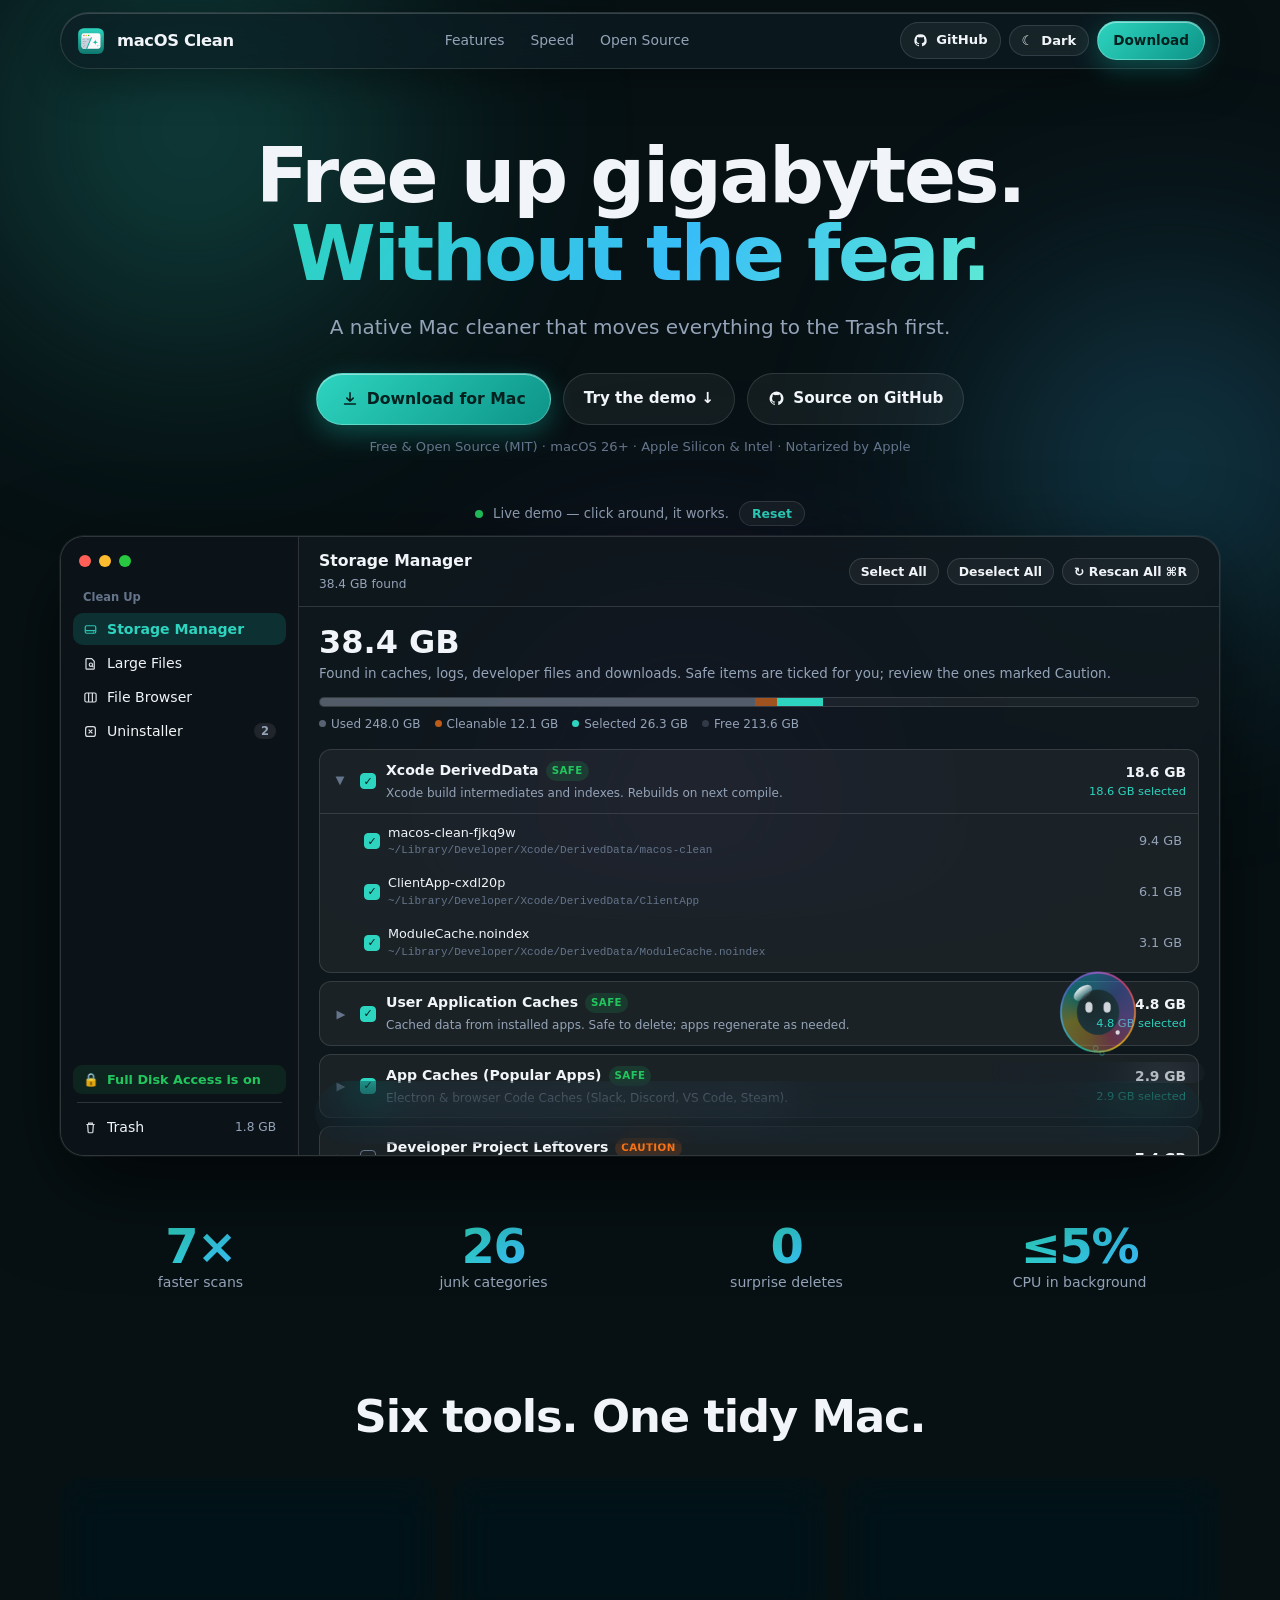
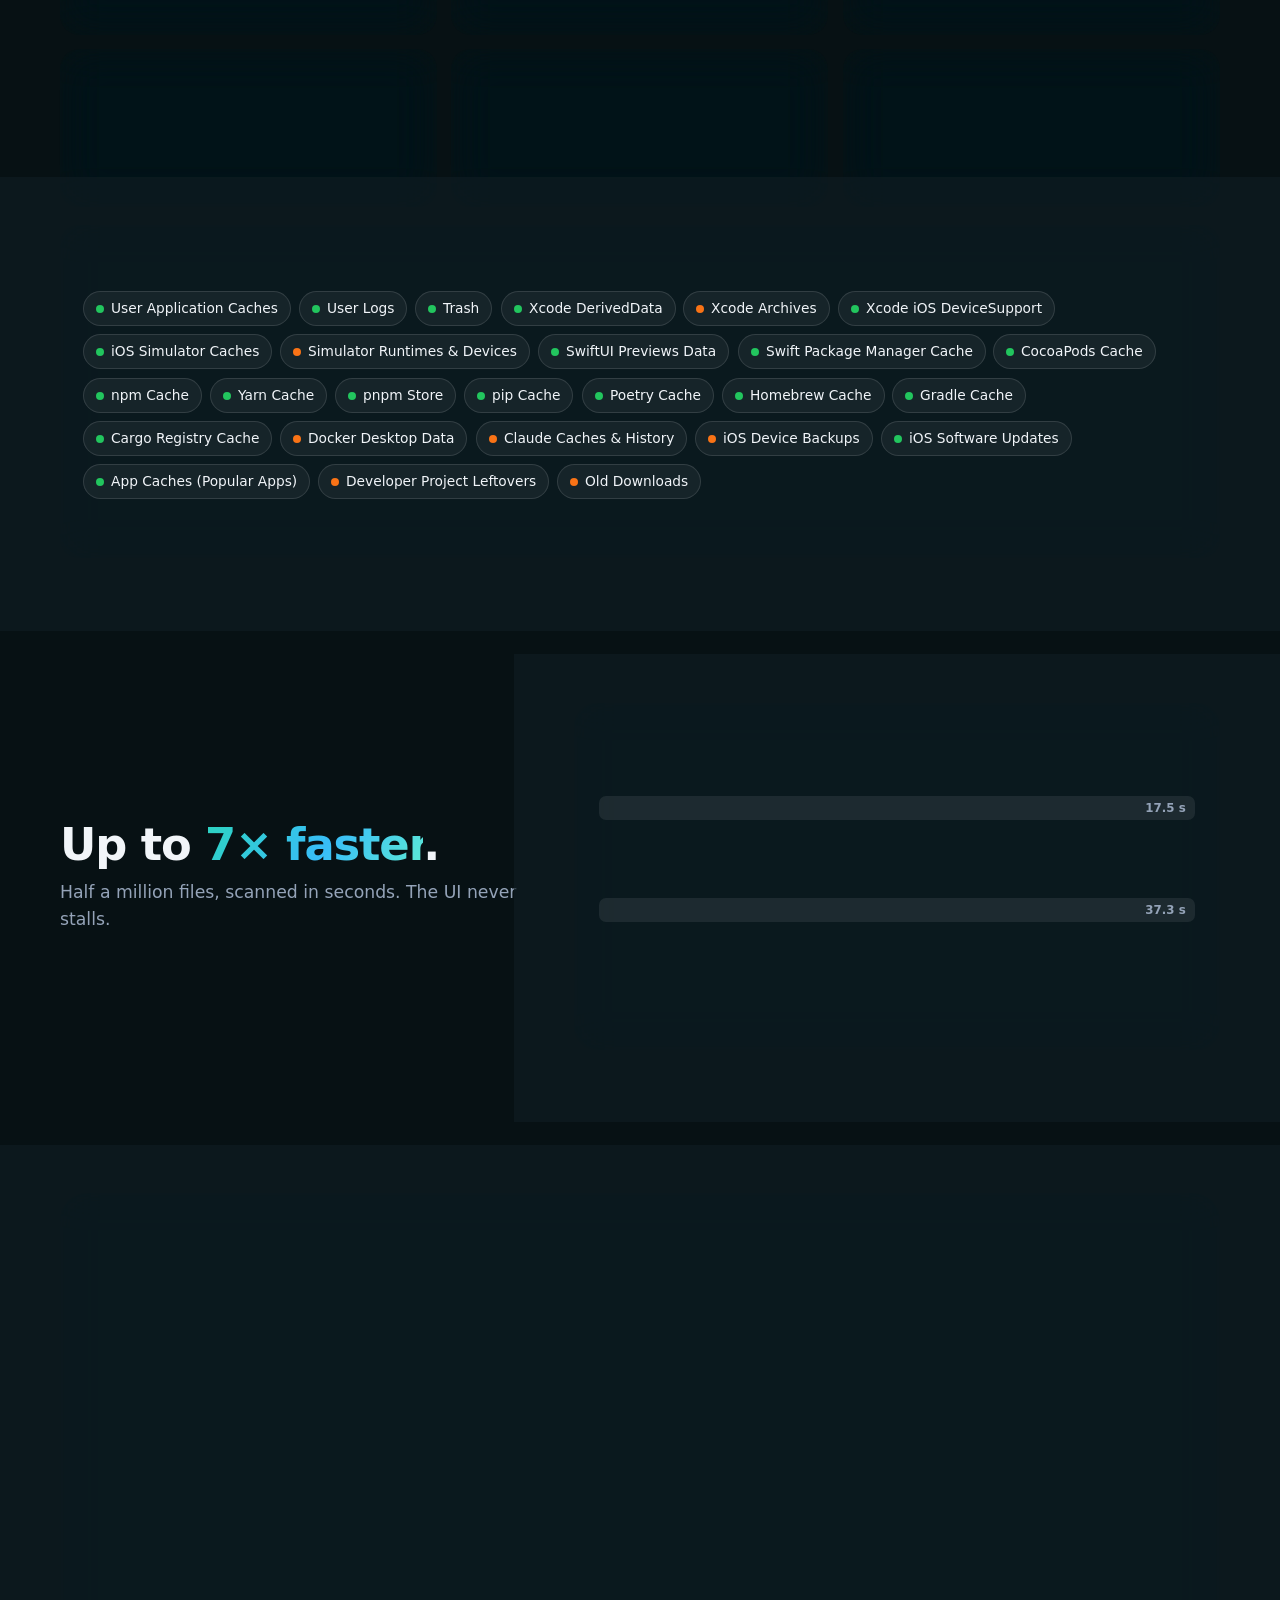
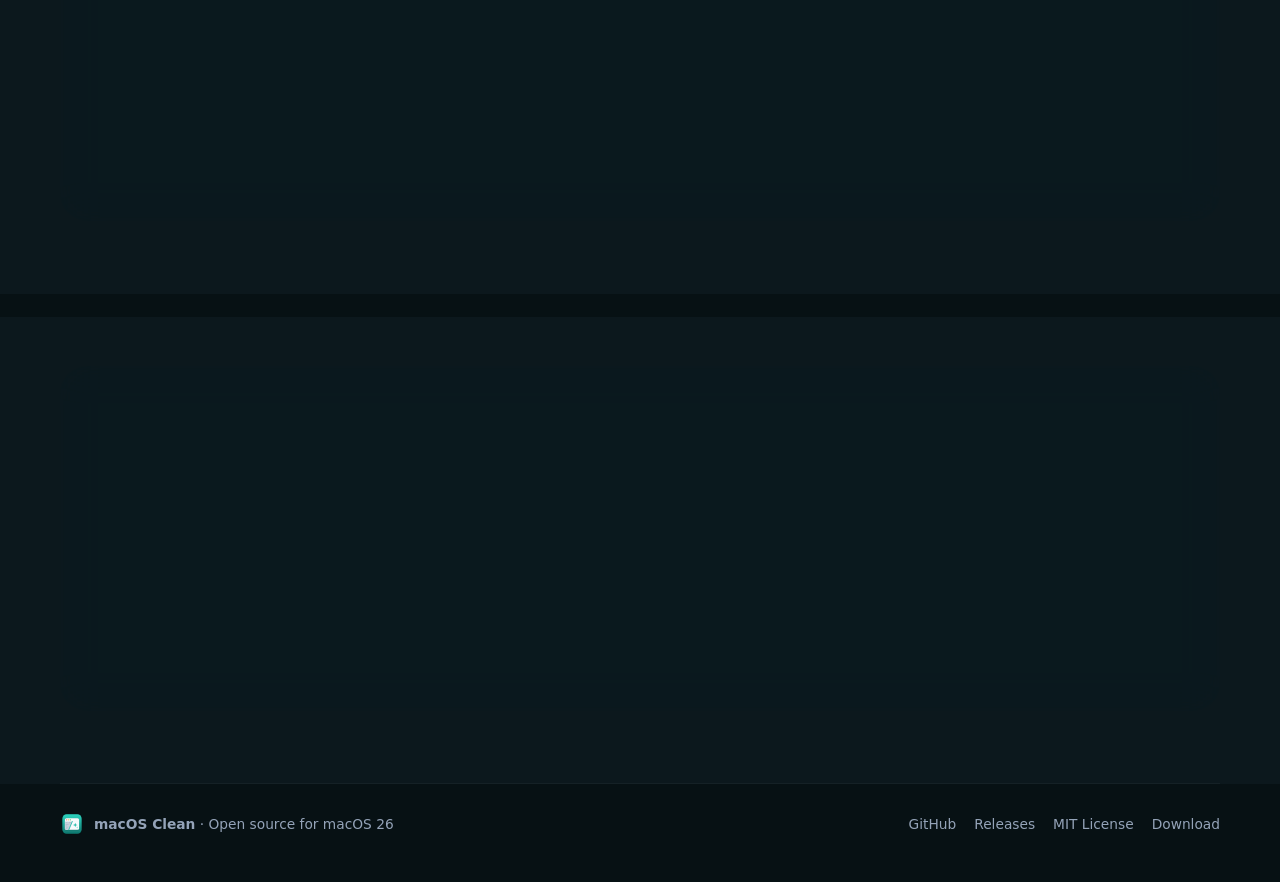
==== index.html @ 711d2d6d "Prepare open-source release: add web landing page, MIT license, README, and GitHub Pages/Releases se" ====
<!DOCTYPE html>
<html lang="en" data-theme="dark">
<head>
  <meta charset="UTF-8" />
  <meta name="viewport" content="width=device-width, initial-scale=1.0" />
  <title>macOS Clean — Free up gigabytes on your Mac, safely</title>
  <meta
    name="description"
    content="A native, open-source macOS 26 cleaner. Finds caches, developer junk, big files and app leftovers in seconds — and moves everything to the Trash first."
  />
  <meta property="og:title" content="macOS Clean — Free up gigabytes on your Mac, safely" />
  <meta
    property="og:description"
    content="A native, open-source macOS 26 cleaner that moves everything to the Trash first. Free under the MIT License."
  />
  <meta property="og:type" content="website" />
  <meta name="theme-color" content="#0f766e" />
  <link rel="icon" type="image/svg+xml" href="./assets/app-icon.svg" />
  <link rel="stylesheet" href="./styles.css" />
</head>
<body>
  <div class="ambient-backdrop" aria-hidden="true">
    <div class="ambient-orb ambient-orb-1"></div>
    <div class="ambient-orb ambient-orb-2"></div>
    <div class="ambient-orb ambient-orb-3"></div>
  </div>

  <header class="site-header">
    <nav class="nav-shell glass-panel" aria-label="Primary navigation">
      <a class="brand" href="#hero">
        <img src="./assets/app-icon.svg" alt="" width="32" height="32" class="brand-icon" />
        <span class="brand-name">macOS Clean</span>
      </a>

      <div class="nav-links">
        <a href="#features">Features</a>
        <a href="#speed">Speed</a>
        <a href="#open-source">Open Source</a>
      </div>

      <div class="nav-actions">
        <a
          class="icon-btn glass-btn nav-github"
          href="https://github.com/khanhuitse05/macos-clean"
          target="_blank"
          rel="noopener noreferrer"
          aria-label="View source code on GitHub"
        >
          <svg viewBox="0 0 20 20" width="15" height="15" fill="currentColor" aria-hidden="true"><path fill-rule="evenodd" d="M10 1.8a8.2 8.2 0 00-2.59 15.98c.41.08.56-.18.56-.4v-1.4c-2.28.5-2.76-1.1-2.76-1.1-.37-.95-.91-1.2-.91-1.2-.74-.5.06-.49.06-.49.82.06 1.26.84 1.26.84.73 1.25 1.91.89 2.38.68.07-.53.29-.89.52-1.1-1.82-.2-3.73-.91-3.73-4.05 0-.9.32-1.63.84-2.2-.08-.21-.37-1.04.08-2.17 0 0 .69-.22 2.26.84a7.8 7.8 0 014.12 0c1.57-1.06 2.26-.84 2.26-.84.45 1.13.16 1.96.08 2.17.52.57.84 1.3.84 2.2 0 3.15-1.92 3.84-3.74 4.04.29.25.56.75.56 1.52v2.25c0 .22.15.48.57.4A8.2 8.2 0 0010 1.8z" clip-rule="evenodd"/></svg>
          <span>GitHub</span>
        </a>
        <button type="button" class="icon-btn glass-btn" id="theme-toggle" aria-label="Toggle color theme">
          <span class="theme-icon" id="theme-icon" aria-hidden="true">☾</span>
          <span class="theme-label" id="theme-label">Dark</span>
        </button>
        <a class="glass-prominent nav-download" href="#download">Download</a>
      </div>
    </nav>
  </header>

  <main>
    <!-- Hero -->
    <section id="hero" class="hero-section container">
      <div class="hero-copy">
        <h1 class="hero-title">
          Free up gigabytes.<br />
          <span class="text-gradient">Without the fear.</span>
        </h1>
        <p class="hero-subtitle">
          A native Mac cleaner that moves everything to the Trash first.
        </p>
        <div class="hero-ctas">
          <a class="cta-primary glass-prominent" href="https://github.com/khanhuitse05/macos-clean/releases/latest/download/macos-clean.dmg">
            <svg viewBox="0 0 20 20" width="18" height="18" fill="none" stroke="currentColor" stroke-width="1.8" aria-hidden="true"><path d="M10 3v9.5m0 0l-3.5-3.5M10 12.5l3.5-3.5M4 15.5h12" stroke-linecap="round" stroke-linejoin="round" /></svg>
            Download for Mac
          </a>
          <a class="cta-secondary glass-btn" href="#showcase">Try the demo ↓</a>
          <a class="cta-ghost glass-btn" href="https://github.com/khanhuitse05/macos-clean" target="_blank" rel="noopener noreferrer">
            <svg viewBox="0 0 20 20" width="17" height="17" fill="currentColor" aria-hidden="true"><path fill-rule="evenodd" d="M10 1.8a8.2 8.2 0 00-2.59 15.98c.41.08.56-.18.56-.4v-1.4c-2.28.5-2.76-1.1-2.76-1.1-.37-.95-.91-1.2-.91-1.2-.74-.5.06-.49.06-.49.82.06 1.26.84 1.26.84.73 1.25 1.91.89 2.38.68.07-.53.29-.89.52-1.1-1.82-.2-3.73-.91-3.73-4.05 0-.9.32-1.63.84-2.2-.08-.21-.37-1.04.08-2.17 0 0 .69-.22 2.26.84a7.8 7.8 0 014.12 0c1.57-1.06 2.26-.84 2.26-.84.45 1.13.16 1.96.08 2.17.52.57.84 1.3.84 2.2 0 3.15-1.92 3.84-3.74 4.04.29.25.56.75.56 1.52v2.25c0 .22.15.48.57.4A8.2 8.2 0 0010 1.8z" clip-rule="evenodd"/></svg>
            Source on GitHub
          </a>
        </div>
        <p class="hero-caption">Free &amp; Open Source (MIT) · macOS 26+ · Apple Silicon &amp; Intel · Notarized by Apple</p>
      </div>

      <div id="showcase" class="showcase-wrap">
        <div class="showcase-toolbar-hint">
          <span class="live-dot" aria-hidden="true"></span>
          <span>Live demo — click around, it works.</span>
          <button type="button" class="link-reset" id="reset-demo-btn">Reset</button>
        </div>

        <div class="mac-window" id="app-window" role="region" aria-label="Interactive macOS Clean application window preview">
          <!-- Sidebar -->
          <aside class="mac-sidebar">
            <div class="traffic-lights" aria-hidden="true">
              <span class="dot dot-red"></span>
              <span class="dot dot-yellow"></span>
              <span class="dot dot-green"></span>
            </div>

            <div class="sidebar-group-label">Clean Up</div>
            <ul class="sidebar-list" role="tablist" aria-label="App sections">
              <li>
                <button type="button" class="sidebar-item is-active" data-section="storage" role="tab" aria-selected="true">
                  <span class="sb-icon" aria-hidden="true">
                    <svg viewBox="0 0 20 20" width="15" height="15" fill="none" stroke="currentColor" stroke-width="1.6"><rect x="3" y="5" width="14" height="10" rx="2"/><path d="M3 11.5h14M13.5 13.5h1"/></svg>
                  </span>
                  <span class="sb-label">Storage Manager</span>
                </button>
              </li>
              <li>
                <button type="button" class="sidebar-item" data-section="largeFiles" role="tab" aria-selected="false">
                  <span class="sb-icon" aria-hidden="true">
                    <svg viewBox="0 0 20 20" width="15" height="15" fill="none" stroke="currentColor" stroke-width="1.6"><path d="M5 3.5h6.5L15 7v9.5a1 1 0 01-1 1H5a1 1 0 01-1-1v-12a1 1 0 011-1z"/><circle cx="10.5" cy="11.5" r="2.2"/><path d="M12.2 13.2l1.6 1.6"/></svg>
                  </span>
                  <span class="sb-label">Large Files</span>
                </button>
              </li>
              <li>
                <button type="button" class="sidebar-item" data-section="fileBrowser" role="tab" aria-selected="false">
                  <span class="sb-icon" aria-hidden="true">
                    <svg viewBox="0 0 20 20" width="15" height="15" fill="none" stroke="currentColor" stroke-width="1.6"><rect x="2.5" y="4" width="15" height="12" rx="2"/><path d="M7.5 4v12M12.5 4v12"/></svg>
                  </span>
                  <span class="sb-label">File Browser</span>
                </button>
              </li>
              <li>
                <button type="button" class="sidebar-item" data-section="uninstaller" role="tab" aria-selected="false">
                  <span class="sb-icon" aria-hidden="true">
                    <svg viewBox="0 0 20 20" width="15" height="15" fill="none" stroke="currentColor" stroke-width="1.6"><rect x="3.5" y="3.5" width="13" height="13" rx="3"/><path d="M7.5 7.5l5 5M12.5 7.5l-5 5"/></svg>
                  </span>
                  <span class="sb-label">Uninstaller</span>
                  <span class="sb-badge" id="uninstaller-badge">2</span>
                </button>
              </li>
            </ul>

            <div class="sidebar-bottom">
              <button type="button" class="fda-sidebar-btn" id="window-fda-toggle" title="Preview Full Disk Access blocked state or open FDA welcome sheet">
                <span class="fda-wiggle" aria-hidden="true">🔒</span>
                <span id="window-fda-label">Full Disk Access is off</span>
              </button>
              <div class="sidebar-divider"></div>
              <button type="button" class="sidebar-item sidebar-trash" data-section="trash" role="tab" aria-selected="false">
                <span class="sb-icon" aria-hidden="true">
                  <svg viewBox="0 0 20 20" width="15" height="15" fill="none" stroke="currentColor" stroke-width="1.6"><path d="M4.5 6h11M7.5 6V4.2h5V6M6.2 6l.7 10.2a1 1 0 001 .8h4.2a1 1 0 001-.8L13.8 6"/></svg>
                </span>
                <span class="sb-label">Trash</span>
                <span class="sb-trash-meta" id="sidebar-trash-meta">1.8 GB</span>
              </button>
            </div>
          </aside>

          <!-- Main Split Detail Column -->
          <div class="mac-main">
            <!-- Unified Toolbar -->
            <header class="mac-toolbar">
              <div class="mac-title-group">
                <h2 class="mac-nav-title" id="mac-nav-title">Storage Manager</h2>
                <p class="mac-nav-subtitle" id="mac-nav-subtitle">38.4 GB found</p>
              </div>
              <div class="mac-toolbar-actions" id="mac-toolbar-actions">
                <!-- Populated dynamically per section by app.js -->
              </div>
            </header>

            <!-- Detail Content Area -->
            <div class="mac-detail-area" id="mac-detail-area">
              <!-- Top Celebration Toast -->
              <div class="celebration-toast glass-panel" id="celebration-toast" hidden role="status" aria-live="polite">
                <span class="toast-icon" id="toast-icon" aria-hidden="true">🗑️</span>
                <div class="toast-body">
                  <div class="toast-title" id="toast-title">26.3 GB moved to the Trash</div>
                  <div class="toast-detail" id="toast-detail">3 items. Empty the Trash to get the space back.</div>
                </div>
                <button type="button" class="toast-action" id="toast-empty-btn">Empty Trash…</button>
                <button type="button" class="toast-close" id="toast-close-btn" aria-label="Dismiss">✕</button>
              </div>

              <!-- Dynamic Section Views -->
              <div class="mac-scroll-pane" id="mac-section-content">
                <!-- Rendered by app.js -->
              </div>

              <!-- Floating Liquid Glass Bottom SelectionBar -->
              <div class="selection-bar glass-panel" id="window-selection-bar">
                <!-- Rendered by app.js -->
              </div>

              <!-- Floating Draggable Corner Bubbl Overlay -->
              <div
                class="hero-bubbl-overlay corner-bottomTrailing"
                id="hero-bubbl-overlay"
                title="Drag Bubbl to any corner. Click 5× quickly for an Easter egg!"
              >
                <canvas
                  id="hero-bubbl-canvas"
                  width="300"
                  height="248"
                  aria-label="Bubbl mascot reacting to your current selection"
                ></canvas>
                <button type="button" class="leftovers-chip glass-panel" id="hero-leftovers-chip">
                  <span>✨ 2 removed apps left files behind</span>
                </button>
              </div>

              <!-- In-Window Confirmation / FDA Modal Overlay -->
              <div class="mac-modal-backdrop" id="mac-modal-backdrop" hidden>
                <div class="mac-modal glass-panel" id="mac-modal-dialog" role="dialog" aria-modal="true" aria-labelledby="mac-modal-title">
                  <!-- Populated by app.js -->
                </div>
              </div>
            </div>
          </div>
        </div>
      </div>
    </section>

    <!-- Stats strip -->
    <section class="container stats-strip" aria-label="At a glance">
      <div class="stat"><strong>7×</strong><span>faster scans</span></div>
      <div class="stat"><strong>26</strong><span>junk categories</span></div>
      <div class="stat"><strong>0</strong><span>surprise deletes</span></div>
      <div class="stat"><strong>≤5%</strong><span>CPU in background</span></div>
    </section>

    <!-- Features -->
    <section id="features" class="section container">
      <div class="section-header center">
        <h2>Six tools. One tidy Mac.</h2>
      </div>

      <div class="feature-grid">
        <article class="feature-tile glass-panel">
          <span class="feature-icon fi-teal" aria-hidden="true"><svg viewBox="0 0 20 20" fill="none" stroke="currentColor" stroke-width="1.6"><rect x="3" y="5" width="14" height="10" rx="2"/><path d="M3 11.5h14M13.5 13.5h1"/></svg></span>
          <h3>Storage</h3>
          <p>Caches, logs and dev junk — pre-sorted.</p>
        </article>
        <article class="feature-tile glass-panel">
          <span class="feature-icon fi-sky" aria-hidden="true"><svg viewBox="0 0 20 20" fill="none" stroke="currentColor" stroke-width="1.6"><path d="M5 3.5h6.5L15 7v9.5a1 1 0 01-1 1H5a1 1 0 01-1-1v-12a1 1 0 011-1z"/><circle cx="10.5" cy="11.5" r="2.2"/><path d="M12.2 13.2l1.6 1.6"/></svg></span>
          <h3>Large Files</h3>
          <p>Find the giants. Quick Look first.</p>
        </article>
        <article class="feature-tile glass-panel">
          <span class="feature-icon fi-violet" aria-hidden="true"><svg viewBox="0 0 20 20" fill="none" stroke="currentColor" stroke-width="1.6"><rect x="2.5" y="4" width="15" height="12" rx="2"/><path d="M7.5 4v12M12.5 4v12"/></svg></span>
          <h3>File Browser</h3>
          <p>Finder columns with instant sizes.</p>
        </article>
        <article class="feature-tile glass-panel">
          <span class="feature-icon fi-amber" aria-hidden="true"><svg viewBox="0 0 20 20" fill="none" stroke="currentColor" stroke-width="1.6"><rect x="3" y="6" width="9" height="11" rx="1.6"/><path d="M8 6V4.6A1.6 1.6 0 019.6 3h5.8A1.6 1.6 0 0117 4.6v7.8a1.6 1.6 0 01-1.6 1.6H12"/></svg></span>
          <h3>Duplicates</h3>
          <p>Spot identical files, keep one.</p>
        </article>
        <article class="feature-tile glass-panel">
          <span class="feature-icon fi-rose" aria-hidden="true"><svg viewBox="0 0 20 20" fill="none" stroke="currentColor" stroke-width="1.6"><rect x="3.5" y="3.5" width="13" height="13" rx="3"/><path d="M7.5 7.5l5 5M12.5 7.5l-5 5"/></svg></span>
          <h3>Uninstaller</h3>
          <p>Catches leftovers of deleted apps.</p>
        </article>
        <article class="feature-tile glass-panel">
          <span class="feature-icon fi-slate" aria-hidden="true"><svg viewBox="0 0 20 20" fill="none" stroke="currentColor" stroke-width="1.6"><path d="M4.5 6h11M7.5 6V4.2h5V6M6.2 6l.7 10.2a1 1 0 001 .8h4.2a1 1 0 001-.8L13.8 6"/></svg></span>
          <h3>Trash &amp; History</h3>
          <p>Review, empty, and see what you freed.</p>
        </article>
      </div>

      <div class="cleans-panel glass-panel">
        <div class="cleans-head">
          <h3>What it cleans</h3>
          <div class="filter-pills" id="category-filters" role="group" aria-label="Filter categories">
            <button type="button" class="filter-pill is-active" data-filter="all">All</button>
            <button type="button" class="filter-pill" data-filter="apple">Xcode &amp; iOS</button>
            <button type="button" class="filter-pill" data-filter="toolchain">Dev tools</button>
            <button type="button" class="filter-pill" data-filter="apps">Apps &amp; system</button>
          </div>
        </div>
        <div class="chip-cloud" id="categories-grid"></div>
        <div class="chip-legend">
          <span><i class="dot-safe"></i> Selected for you</span>
          <span><i class="dot-caution"></i> You review first</span>
        </div>
      </div>
    </section>

    <!-- Speed -->
    <section id="speed" class="section container">
      <div class="speed-layout">
        <div class="section-header">
          <h2>Up to <span class="text-gradient">7× faster</span>.</h2>
          <p>Half a million files, scanned in seconds. The UI never stalls.</p>
        </div>

        <div class="speed-card glass-panel">
          <div class="speed-legend">
            <span><i class="dot-before"></i> Typical scan</span>
            <span><i class="dot-after"></i> macOS Clean</span>
          </div>
          <div class="speed-row">
            <div class="speed-label"><span>Find large files · 505k files</span><b>7.0×</b></div>
            <div class="speed-bar before" style="--w:100%"><span>17.5 s</span></div>
            <div class="speed-bar after" style="--w:14.3%"><span>2.5 s</span></div>
          </div>
          <div class="speed-row">
            <div class="speed-label"><span>Measure a 129 GB folder</span><b>3.3×</b></div>
            <div class="speed-bar before" style="--w:100%"><span>37.3 s</span></div>
            <div class="speed-bar after" style="--w:30%"><span>11.2 s</span></div>
          </div>
          <div class="speed-row">
            <div class="speed-label"><span>Open a scanned folder</span><b>Instant</b></div>
            <div class="speed-bar after" style="--w:3%"><span>prefetched</span></div>
          </div>
        </div>
      </div>
    </section>

    <!-- Download -->
    <section id="download" class="section container">
      <div class="download-card glass-panel">
        <img src="./assets/app-icon.svg" alt="" width="96" height="96" class="dl-icon" />
        <h2>Get macOS Clean</h2>
        <p class="dl-meta">Free &amp; Open Source (MIT) · macOS 26+ · Apple Silicon &amp; Intel</p>
        <div class="hero-ctas">
          <a class="cta-primary glass-prominent" href="https://github.com/khanhuitse05/macos-clean/releases/latest/download/macos-clean.dmg">
            <svg viewBox="0 0 20 20" width="18" height="18" fill="none" stroke="currentColor" stroke-width="1.8" aria-hidden="true"><path d="M10 3v9.5m0 0l-3.5-3.5M10 12.5l3.5-3.5M4 15.5h12" stroke-linecap="round" stroke-linejoin="round" /></svg>
            Download .dmg
          </a>
          <a class="cta-secondary glass-btn" href="https://github.com/khanhuitse05/macos-clean/releases/latest" target="_blank" rel="noopener noreferrer">Release notes</a>
        </div>

        <ol class="steps" aria-label="Install in three steps">
          <li class="step">
            <span class="step-icon" aria-hidden="true">
              <svg viewBox="0 0 20 20" fill="none" stroke="currentColor" stroke-width="1.6" stroke-linecap="round" stroke-linejoin="round"><path d="M2.5 6.5A1.5 1.5 0 014 5h3.5L9 6.5h7a1.5 1.5 0 011.5 1.5v6.5A1.5 1.5 0 0116 16H4a1.5 1.5 0 01-1.5-1.5z"/><path d="M10 8.6v4.6M8 11.3l2 2 2-2"/></svg>
            </span>
            <span class="step-label">Step 1</span>
            <strong>Drag to Applications</strong>
            <span class="step-hint">Open the .dmg, drop the app in.</span>
          </li>
          <li class="step">
            <span class="step-icon" aria-hidden="true">
              <svg viewBox="0 0 20 20" fill="none" stroke="currentColor" stroke-width="1.6" stroke-linecap="round" stroke-linejoin="round"><path d="M10 2.8l5.5 2v4.4c0 3.6-2.4 6.3-5.5 7.6-3.1-1.3-5.5-4-5.5-7.6V4.8z"/><path d="M7.6 10.1l1.7 1.7 3.1-3.3"/></svg>
            </span>
            <span class="step-label">Step 2</span>
            <strong>Allow Full Disk Access</strong>
            <span class="step-hint">Privacy &amp; Security › Full Disk Access</span>
          </li>
          <li class="step">
            <span class="step-icon" aria-hidden="true">
              <svg viewBox="0 0 20 20" fill="none" stroke="currentColor" stroke-width="1.6" stroke-linecap="round" stroke-linejoin="round"><path d="M15.5 10a5.5 5.5 0 11-1.6-3.9"/><path d="M15.5 3.6v3.1h-3.1"/></svg>
            </span>
            <span class="step-label">Step 3</span>
            <strong>Reopen &amp; scan</strong>
            <span class="step-hint">Press <kbd>⌘</kbd> <kbd>R</kbd> to scan everything.</span>
          </li>
        </ol>
      </div>
    </section>

    <!-- Open Source & Share -->
    <section id="open-source" class="section container">
      <div class="oss-card glass-panel">
        <div class="oss-copy">
          <div class="meta-pills oss-pills">
            <span class="meta-pill meta-pill-safe">MIT License</span>
            <span class="meta-pill">100% Native Swift</span>
            <span class="meta-pill">Zero Telemetry</span>
          </div>
          <h2>Open source. Nothing to hide.</h2>
          <p>
            A Mac cleaner asks for Full Disk Access — you should be able to read every line it runs.
            Inspect the SwiftUI app and <code>MacosCleanCore</code> engine, build it yourself, or share macOS Clean with someone who needs space back.
          </p>
        </div>

        <div class="oss-actions">
          <a class="cta-primary glass-prominent" href="https://github.com/khanhuitse05/macos-clean" target="_blank" rel="noopener noreferrer">
            <svg viewBox="0 0 20 20" width="17" height="17" fill="currentColor" aria-hidden="true"><path fill-rule="evenodd" d="M10 1.8a8.2 8.2 0 00-2.59 15.98c.41.08.56-.18.56-.4v-1.4c-2.28.5-2.76-1.1-2.76-1.1-.37-.95-.91-1.2-.91-1.2-.74-.5.06-.49.06-.49.82.06 1.26.84 1.26.84.73 1.25 1.91.89 2.38.68.07-.53.29-.89.52-1.1-1.82-.2-3.73-.91-3.73-4.05 0-.9.32-1.63.84-2.2-.08-.21-.37-1.04.08-2.17 0 0 .69-.22 2.26.84a7.8 7.8 0 014.12 0c1.57-1.06 2.26-.84 2.26-.84.45 1.13.16 1.96.08 2.17.52.57.84 1.3.84 2.2 0 3.15-1.92 3.84-3.74 4.04.29.25.56.75.56 1.52v2.25c0 .22.15.48.57.4A8.2 8.2 0 0010 1.8z" clip-rule="evenodd"/></svg>
            View on GitHub
          </a>
          <button type="button" class="cta-secondary glass-btn" id="share-site-btn">
            <svg viewBox="0 0 20 20" width="17" height="17" fill="none" stroke="currentColor" stroke-width="1.7" stroke-linecap="round" stroke-linejoin="round" aria-hidden="true"><path d="M14 5.5a2 2 0 100-4 2 2 0 000 4zM6 12a2 2 0 100-4 2 2 0 000 4zM14 18.5a2 2 0 100-4 2 2 0 000 4z"/><path d="M7.7 11l4.6 3.5M12.3 5.5L7.7 9"/></svg>
            <span>Share this project</span>
          </button>
          <button type="button" class="cta-ghost glass-btn copy-btn" data-copy="https://github.com/khanhuitse05/macos-clean">
            Copy GitHub URL
          </button>
        </div>
      </div>
    </section>
  </main>

  <footer class="site-footer container">
    <div class="footer-inner">
      <div class="footer-brand">
        <img src="./assets/app-icon.svg" alt="" width="24" height="24" />
        <span><strong>macOS Clean</strong> · Open source for macOS 26</span>
      </div>
      <div class="footer-links">
        <a href="https://github.com/khanhuitse05/macos-clean" target="_blank" rel="noopener noreferrer">GitHub</a>
        <a href="https://github.com/khanhuitse05/macos-clean/releases" target="_blank" rel="noopener noreferrer">Releases</a>
        <a href="https://github.com/khanhuitse05/macos-clean/blob/main/LICENSE" target="_blank" rel="noopener noreferrer">MIT License</a>
        <a href="#download">Download</a>
      </div>
    </div>
  </footer>

  <script type="module" src="./app.js"></script>
</body>
</html>
---- styles.css ----
:root {
  --teal-400: #2dd4bf;
  --teal-500: #14b8a6;
  --teal-600: #0d9488;
  --teal-700: #0f766e;
  --teal-950: #042f2e;
  --mint-300: #5eead4;

  --safe: #22c55e;
  --caution: #f97316;
  --danger: #ef4444;

  --font-sans: -apple-system, BlinkMacSystemFont, "SF Pro Text", "Segoe UI", system-ui, sans-serif;
  --font-display: -apple-system, BlinkMacSystemFont, "SF Pro Rounded", "SF Pro Display", system-ui, sans-serif;
  --font-mono: ui-monospace, "SF Mono", Menlo, Monaco, Consolas, monospace;

  --radius-sm: 8px;
  --radius-md: 14px;
  --radius-lg: 20px;
  --radius-xl: 24px;
}

[data-theme="dark"] {
  --bg: #071114;
  --bg-elevated: #0b181d;
  --glass-bg: rgba(15, 29, 34, 0.68);
  --glass-bg-strong: rgba(18, 35, 41, 0.86);
  --glass-border: rgba(255, 255, 255, 0.12);
  --glass-highlight: rgba(255, 255, 255, 0.18);
  --surface-subtle: rgba(255, 255, 255, 0.05);
  --surface-hover: rgba(255, 255, 255, 0.08);
  --text-primary: #f1f5f9;
  --text-secondary: #94a3b8;
  --text-tertiary: #64748b;
  --code-bg: rgba(4, 14, 17, 0.78);
  --window-bg: rgba(17, 24, 29, 0.88);
  --window-sidebar: rgba(12, 19, 24, 0.76);
  --window-border: rgba(255, 255, 255, 0.14);
  --window-shadow: 0 32px 90px rgba(0, 0, 0, 0.62), 0 0 0 1px rgba(255, 255, 255, 0.08);
  --card-shadow: 0 12px 40px rgba(0, 0, 0, 0.35);
  --orb-opacity: 0.34;
}

[data-theme="light"] {
  --bg: #f1f7f7;
  --bg-elevated: #ffffff;
  --glass-bg: rgba(255, 255, 255, 0.74);
  --glass-bg-strong: rgba(255, 255, 255, 0.92);
  --glass-border: rgba(15, 23, 42, 0.09);
  --glass-highlight: rgba(255, 255, 255, 0.9);
  --surface-subtle: rgba(15, 23, 42, 0.04);
  --surface-hover: rgba(15, 23, 42, 0.07);
  --text-primary: #0f172a;
  --text-secondary: #475569;
  --text-tertiary: #64748b;
  --code-bg: #0f172a;
  --window-bg: rgba(255, 255, 255, 0.92);
  --window-sidebar: rgba(241, 245, 249, 0.86);
  --window-border: rgba(15, 23, 42, 0.12);
  --window-shadow: 0 28px 80px rgba(15, 23, 42, 0.15), 0 0 0 1px rgba(15, 23, 42, 0.06);
  --card-shadow: 0 10px 30px rgba(15, 23, 42, 0.07);
  --orb-opacity: 0.24;
}

*,
*::before,
*::after {
  box-sizing: border-box;
}

html {
  scroll-behavior: smooth;
  scroll-padding-top: 88px;
}

body {
  margin: 0;
  font-family: var(--font-sans);
  background: var(--bg);
  color: var(--text-primary);
  line-height: 1.55;
  -webkit-font-smoothing: antialiased;
  overflow-x: hidden;
  transition: background-color 0.25s ease, color 0.25s ease;
}

code,
pre {
  font-family: var(--font-mono);
}

p code,
li code,
h2 code,
h3 code,
h4 code,
dd code {
  font-size: 0.88em;
  padding: 0.1em 0.38em;
  border-radius: 6px;
  background: var(--surface-subtle);
  border: 1px solid var(--glass-border);
}

a {
  color: inherit;
  text-decoration: none;
}

button {
  font-family: inherit;
  cursor: pointer;
}

.container {
  width: min(1160px, calc(100% - 32px));
  margin-inline: auto;
}

/* Ambient Backdrop */
.ambient-backdrop {
  position: fixed;
  inset: 0;
  z-index: -1;
  pointer-events: none;
  overflow: hidden;
}

.ambient-orb {
  position: absolute;
  border-radius: 50%;
  filter: blur(110px);
  opacity: var(--orb-opacity);
}

.ambient-orb-1 {
  width: 620px;
  height: 620px;
  top: -180px;
  left: -120px;
  background: radial-gradient(circle, var(--teal-400), transparent 70%);
}

.ambient-orb-2 {
  width: 540px;
  height: 540px;
  top: 22%;
  right: -160px;
  background: radial-gradient(circle, #38bdf8, transparent 70%);
}

.ambient-orb-3 {
  width: 560px;
  height: 560px;
  bottom: -180px;
  left: 32%;
  background: radial-gradient(circle, #a855f7, transparent 72%);
}

/* Liquid Glass Utilities */
.glass-panel {
  background: var(--glass-bg);
  backdrop-filter: blur(22px) saturate(180%);
  -webkit-backdrop-filter: blur(22px) saturate(180%);
  border: 1px solid var(--glass-border);
  box-shadow: inset 0 1px 0 var(--glass-highlight), var(--card-shadow);
}

.glass-btn {
  display: inline-flex;
  align-items: center;
  justify-content: center;
  gap: 8px;
  padding: 9px 16px;
  border-radius: 999px;
  background: var(--surface-subtle);
  border: 1px solid var(--glass-border);
  color: var(--text-primary);
  font-size: 0.9rem;
  font-weight: 550;
  transition: transform 0.16s ease, background-color 0.16s ease, border-color 0.16s ease;
}

.glass-btn:hover {
  background: var(--surface-hover);
  border-color: rgba(45, 212, 191, 0.4);
  transform: translateY(-1px);
}

.glass-btn.is-active {
  background: rgba(20, 184, 166, 0.22);
  border-color: var(--teal-400);
  color: var(--teal-400);
}

[data-theme="light"] .glass-btn.is-active {
  color: var(--teal-700);
  background: rgba(20, 184, 166, 0.16);
}

.glass-prominent {
  display: inline-flex;
  align-items: center;
  justify-content: center;
  gap: 8px;
  padding: 10px 20px;
  border-radius: 999px;
  border: 1px solid rgba(255, 255, 255, 0.25);
  background: linear-gradient(135deg, var(--teal-400), var(--teal-600));
  color: #03211f;
  font-weight: 650;
  font-size: 0.92rem;
  box-shadow: 0 8px 26px rgba(20, 184, 166, 0.35), inset 0 1px 0 rgba(255, 255, 255, 0.45);
  transition: transform 0.16s ease, filter 0.16s ease, box-shadow 0.16s ease;
}

.glass-prominent:hover {
  filter: brightness(1.06);
  transform: translateY(-1px);
  box-shadow: 0 12px 32px rgba(20, 184, 166, 0.48), inset 0 1px 0 rgba(255, 255, 255, 0.55);
}

/* Sticky Navbar */
.site-header {
  position: sticky;
  top: 12px;
  z-index: 60;
  padding-inline: 16px;
}

.nav-shell {
  width: min(1160px, 100%);
  margin-inline: auto;
  display: flex;
  align-items: center;
  justify-content: space-between;
  gap: 16px;
  padding: 8px 14px;
  border-radius: 999px;
}

.brand {
  display: inline-flex;
  align-items: center;
  gap: 10px;
  font-weight: 700;
  letter-spacing: -0.02em;
}

.brand-icon {
  border-radius: 8px;
}

.brand-name {
  font-family: var(--font-display);
  font-size: 1.02rem;
}

.version-pill {
  font-size: 0.72rem;
  font-weight: 600;
  padding: 2px 8px;
  border-radius: 999px;
  background: rgba(45, 212, 191, 0.15);
  border: 1px solid rgba(45, 212, 191, 0.3);
  color: var(--teal-400);
}

[data-theme="light"] .version-pill {
  color: var(--teal-700);
}

.nav-links {
  display: flex;
  align-items: center;
  gap: 4px;
}

.nav-links a {
  font-size: 0.87rem;
  font-weight: 500;
  color: var(--text-secondary);
  padding: 6px 11px;
  border-radius: 999px;
  transition: color 0.15s ease, background-color 0.15s ease;
}

.nav-links a:hover {
  color: var(--text-primary);
  background: var(--surface-subtle);
}

.nav-actions {
  display: flex;
  align-items: center;
  gap: 8px;
}

.icon-btn {
  padding: 7px 12px;
  font-size: 0.82rem;
}

.nav-download {
  padding: 8px 15px;
  font-size: 0.85rem;
}

/* Hero Section */
.hero-section {
  padding-top: 80px;
  padding-bottom: 36px;
}

.hero-copy {
  text-align: center;
  max-width: 820px;
  margin-inline: auto;
}

.meta-pills {
  display: flex;
  flex-wrap: wrap;
  justify-content: center;
  gap: 8px;
  margin-bottom: 20px;
}

.meta-pill {
  font-size: 0.78rem;
  font-weight: 600;
  padding: 5px 12px;
  border-radius: 999px;
  background: var(--surface-subtle);
  border: 1px solid var(--glass-border);
  color: var(--text-secondary);
}

.meta-pill-safe {
  color: var(--safe);
  background: rgba(34, 197, 94, 0.12);
  border-color: rgba(34, 197, 94, 0.3);
}

.hero-title {
  margin: 0 0 18px;
  font-family: var(--font-display);
  font-size: clamp(2.7rem, 6.6vw, 4.8rem);
  line-height: 1.02;
  letter-spacing: -0.03em;
}

.text-gradient {
  background: linear-gradient(125deg, var(--teal-400) 0%, #38bdf8 55%, var(--mint-300) 100%);
  -webkit-background-clip: text;
  background-clip: text;
  color: transparent;
}

[data-theme="light"] .text-gradient {
  background: linear-gradient(125deg, var(--teal-700) 0%, #0284c7 60%, var(--teal-500) 100%);
  -webkit-background-clip: text;
  background-clip: text;
}

.hero-subtitle {
  margin: 0 auto 30px;
  max-width: 680px;
  font-size: 1.25rem;
  color: var(--text-secondary);
}

.hero-ctas {
  display: flex;
  flex-wrap: wrap;
  justify-content: center;
  gap: 12px;
}

.cta-primary {
  padding: 13px 24px;
  font-size: 0.98rem;
}

.cta-secondary,
.cta-ghost {
  padding: 13px 20px;
  font-size: 0.95rem;
}

.hero-caption {
  margin-top: 12px;
  font-size: 0.82rem;
  color: var(--text-tertiary);
}

/* Interactive macOS 26 App Window */
.showcase-wrap {
  margin-top: 44px;
}

.showcase-toolbar-hint {
  display: flex;
  align-items: center;
  justify-content: space-between;
  gap: 12px;
  margin-bottom: 10px;
  padding-inline: 6px;
  font-size: 0.83rem;
  color: var(--text-secondary);
}

.link-reset {
  border: 1px solid var(--glass-border);
  background: var(--surface-subtle);
  color: var(--teal-400);
  border-radius: 999px;
  padding: 4px 12px;
  font-size: 0.78rem;
  font-weight: 600;
}

[data-theme="light"] .link-reset {
  color: var(--teal-700);
}

.mac-window {
  display: grid;
  grid-template-columns: 238px minmax(0, 1fr);
  grid-template-rows: minmax(0, 1fr);
  height: 620px;
  border-radius: var(--radius-xl);
  background: var(--window-bg);
  border: 1px solid var(--window-border);
  box-shadow: var(--window-shadow);
  backdrop-filter: blur(28px) saturate(180%);
  -webkit-backdrop-filter: blur(28px) saturate(180%);
  overflow: hidden;
}

/* Sidebar */
.mac-sidebar {
  display: flex;
  flex-direction: column;
  min-height: 0;
  background: var(--window-sidebar);
  border-right: 1px solid var(--window-border);
  padding: 16px 12px 12px;
}

.traffic-lights {
  display: flex;
  align-items: center;
  gap: 8px;
  padding: 2px 6px 18px;
}

.traffic-lights .dot {
  width: 12px;
  height: 12px;
  border-radius: 50%;
}

.dot-red { background: #ff5f57; }
.dot-yellow { background: #febc2e; }
.dot-green { background: #28c840; }

.sidebar-group-label {
  font-size: 0.72rem;
  font-weight: 650;
  color: var(--text-tertiary);
  padding: 4px 10px 6px;
}

.sidebar-list {
  list-style: none;
  margin: 0;
  padding: 0;
  display: flex;
  flex-direction: column;
  gap: 2px;
}

.sidebar-item {
  width: 100%;
  display: flex;
  align-items: center;
  gap: 9px;
  padding: 8px 10px;
  border-radius: 10px;
  border: 0;
  background: transparent;
  color: var(--text-primary);
  font-size: 0.88rem;
  font-weight: 500;
  text-align: left;
  transition: background-color 0.14s ease, color 0.14s ease;
}

.sidebar-item:hover {
  background: var(--surface-subtle);
}

.sidebar-item.is-active {
  background: rgba(20, 184, 166, 0.18);
  color: var(--teal-400);
  font-weight: 600;
}

[data-theme="light"] .sidebar-item.is-active {
  background: rgba(20, 184, 166, 0.16);
  color: var(--teal-700);
}

.sb-icon {
  display: inline-flex;
  align-items: center;
  justify-content: center;
  opacity: 0.9;
}

.sb-label {
  flex: 1;
  min-width: 0;
  overflow: hidden;
  text-overflow: ellipsis;
  white-space: nowrap;
}

.sb-badge {
  font-size: 0.72rem;
  font-weight: 700;
  padding: 1px 7px;
  border-radius: 999px;
  background: var(--surface-hover);
  color: var(--text-secondary);
  font-variant-numeric: tabular-nums;
}

.sb-badge:empty {
  display: none;
}

.sidebar-bottom {
  margin-top: auto;
  display: flex;
  flex-direction: column;
  gap: 8px;
}

.fda-sidebar-btn {
  display: flex;
  align-items: center;
  gap: 8px;
  width: 100%;
  padding: 7px 10px;
  border: 0;
  border-radius: 9px;
  background: rgba(249, 115, 22, 0.1);
  color: var(--caution);
  font-size: 0.8rem;
  font-weight: 600;
  text-align: left;
}

.fda-sidebar-btn.is-granted {
  background: rgba(34, 197, 94, 0.1);
  color: var(--safe);
}

.fda-wiggle {
  display: inline-block;
  animation: fdaWiggle 10s ease-in-out infinite;
}

@keyframes fdaWiggle {
  0%, 92%, 100% { transform: rotate(0deg); }
  94% { transform: rotate(-10deg); }
  96% { transform: rotate(10deg); }
  98% { transform: rotate(-6deg); }
}

.sidebar-divider {
  height: 1px;
  background: var(--window-border);
  margin-inline: 4px;
}

.sb-trash-meta {
  font-size: 0.76rem;
  color: var(--text-secondary);
  font-variant-numeric: tabular-nums;
}

/* Main Split Detail Column */
.mac-main {
  display: flex;
  flex-direction: column;
  min-width: 0;
  min-height: 0;
  height: 100%;
  position: relative;
}

.mac-toolbar {
  display: flex;
  align-items: center;
  justify-content: space-between;
  gap: 12px;
  padding: 12px 20px;
  border-bottom: 1px solid var(--window-border);
  min-height: 58px;
}

.mac-nav-title {
  margin: 0;
  font-size: 0.98rem;
  font-weight: 650;
}

.mac-nav-subtitle {
  margin: 1px 0 0;
  font-size: 0.76rem;
  color: var(--text-secondary);
  font-variant-numeric: tabular-nums;
}

.mac-toolbar-actions {
  display: flex;
  align-items: center;
  gap: 8px;
  flex-wrap: wrap;
}

.mac-tb-btn {
  display: inline-flex;
  align-items: center;
  gap: 6px;
  padding: 5px 11px;
  border-radius: 999px;
  border: 1px solid var(--glass-border);
  background: var(--surface-subtle);
  color: var(--text-primary);
  font-size: 0.78rem;
  font-weight: 550;
}

.mac-tb-btn:hover:not(:disabled) {
  background: var(--surface-hover);
}

.mac-tb-btn:disabled {
  opacity: 0.45;
  cursor: default;
}

.mac-tb-btn.is-danger {
  background: rgba(239, 68, 68, 0.16);
  border-color: rgba(239, 68, 68, 0.4);
  color: #fca5a5;
}

[data-theme="light"] .mac-tb-btn.is-danger {
  color: #dc2626;
}

.mac-tb-select {
  padding: 5px 10px;
  border-radius: 999px;
  border: 1px solid var(--glass-border);
  background: var(--surface-subtle);
  color: var(--text-primary);
  font-size: 0.78rem;
  font-family: inherit;
}

.mac-detail-area {
  position: relative;
  flex: 1;
  min-height: 0;
  display: flex;
  flex-direction: column;
}

.mac-scroll-pane {
  flex: 1;
  overflow-y: auto;
  padding: 18px 20px 88px;
}

/* Celebration Toast */
.celebration-toast {
  position: absolute;
  top: 12px;
  left: 50%;
  transform: translateX(-50%);
  z-index: 25;
  display: flex;
  align-items: center;
  gap: 12px;
  padding: 10px 16px;
  border-radius: 999px;
  width: min(500px, calc(100% - 32px));
  background: var(--glass-bg-strong);
}

.celebration-toast[hidden] {
  display: none;
}

.toast-icon {
  font-size: 1.25rem;
}

.toast-body {
  flex: 1;
  min-width: 0;
}

.toast-title {
  font-family: var(--font-display);
  font-size: 0.94rem;
  font-weight: 650;
  font-variant-numeric: tabular-nums;
}

.toast-detail {
  font-size: 0.75rem;
  color: var(--text-secondary);
}

.toast-action {
  border: 1px solid rgba(239, 68, 68, 0.35);
  background: rgba(239, 68, 68, 0.15);
  color: var(--danger);
  border-radius: 999px;
  padding: 4px 10px;
  font-size: 0.75rem;
  font-weight: 600;
}

.toast-close {
  border: 0;
  background: transparent;
  color: var(--text-secondary);
  font-size: 0.85rem;
  padding: 4px;
}

/* Storage Summary Header & 4-segment StorageBar */
.storage-summary {
  margin-bottom: 16px;
}

.storage-big-number {
  font-family: var(--font-display);
  font-size: 2rem;
  font-weight: 700;
  line-height: 1.1;
  font-variant-numeric: tabular-nums;
  margin: 0;
}

.storage-lead {
  margin: 4px 0 12px;
  font-size: 0.84rem;
  color: var(--text-secondary);
}

.storage-bar-track {
  display: flex;
  height: 10px;
  border-radius: 999px;
  overflow: hidden;
  background: var(--surface-subtle);
  border: 1px solid var(--glass-border);
}

.seg-used {
  background: rgba(148, 163, 184, 0.45);
  transition: width 0.4s ease;
}

.seg-cleanable {
  background: rgba(249, 115, 22, 0.6);
  transition: width 0.4s ease;
}

.seg-selected {
  background: var(--teal-400);
  transition: width 0.35s ease;
}

.storage-legend {
  display: flex;
  flex-wrap: wrap;
  gap: 14px;
  margin-top: 8px;
  font-size: 0.75rem;
  color: var(--text-secondary);
  font-variant-numeric: tabular-nums;
}

.legend-item {
  display: inline-flex;
  align-items: center;
  gap: 5px;
}

.legend-dot {
  width: 7px;
  height: 7px;
  border-radius: 50%;
}

/* FDA Banner inside window */
.fda-inline-banner {
  display: flex;
  align-items: center;
  justify-content: space-between;
  gap: 12px;
  padding: 10px 14px;
  margin-bottom: 14px;
  border-radius: 14px;
  background: rgba(249, 115, 22, 0.12);
  border: 1px solid rgba(249, 115, 22, 0.35);
  font-size: 0.8rem;
}

.fda-inline-banner strong {
  display: block;
  margin-bottom: 2px;
}

.fda-inline-banner p {
  margin: 0;
  color: var(--text-secondary);
  font-size: 0.76rem;
}

/* Category Rows & TriState Checkbox */
.category-list {
  display: flex;
  flex-direction: column;
  gap: 8px;
}

.cat-card {
  border-radius: 12px;
  background: var(--surface-subtle);
  border: 1px solid var(--glass-border);
  overflow: hidden;
}

.cat-row {
  display: flex;
  align-items: center;
  gap: 10px;
  padding: 10px 12px;
}

.cat-expand-btn {
  border: 0;
  background: transparent;
  color: var(--text-tertiary);
  width: 18px;
  height: 18px;
  padding: 0;
  display: inline-flex;
  align-items: center;
  justify-content: center;
  font-size: 0.72rem;
  transition: transform 0.15s ease;
}

.cat-expand-btn.is-open {
  transform: rotate(90deg);
}

.tri-checkbox {
  width: 16px;
  height: 16px;
  border-radius: 4px;
  border: 1.5px solid var(--text-tertiary);
  background: transparent;
  display: inline-flex;
  align-items: center;
  justify-content: center;
  padding: 0;
  flex-shrink: 0;
  color: #03211f;
  font-size: 11px;
  font-weight: 800;
}

.tri-checkbox[data-state="on"],
.tri-checkbox[data-state="mixed"] {
  background: var(--teal-400);
  border-color: var(--teal-400);
}

.cat-info {
  flex: 1;
  min-width: 0;
}

.cat-title-line {
  display: flex;
  align-items: center;
  gap: 7px;
  flex-wrap: wrap;
}

.cat-title {
  font-size: 0.88rem;
  font-weight: 600;
}

.safety-badge {
  font-size: 0.64rem;
  font-weight: 700;
  text-transform: uppercase;
  letter-spacing: 0.04em;
  padding: 2px 6px;
  border-radius: 999px;
}

.badge-safe {
  color: var(--safe);
  background: rgba(34, 197, 94, 0.15);
}

.badge-caution {
  color: var(--caution);
  background: rgba(249, 115, 22, 0.16);
}

.cat-desc {
  margin: 2px 0 0;
  font-size: 0.75rem;
  color: var(--text-secondary);
  white-space: nowrap;
  overflow: hidden;
  text-overflow: ellipsis;
}

.cat-size-col {
  text-align: right;
  font-variant-numeric: tabular-nums;
  flex-shrink: 0;
}

.cat-size-total {
  font-size: 0.86rem;
  font-weight: 600;
}

.cat-size-selected {
  font-size: 0.71rem;
  color: var(--teal-400);
}

[data-theme="light"] .cat-size-selected {
  color: var(--teal-700);
}

.cat-children {
  border-top: 1px solid var(--glass-border);
  padding: 4px 12px 6px 40px;
  display: flex;
  flex-direction: column;
  gap: 4px;
}

.cat-child-row {
  display: flex;
  align-items: center;
  gap: 8px;
  padding: 5px 4px;
  font-size: 0.8rem;
}

.cat-child-name {
  flex: 1;
  min-width: 0;
}

.cat-child-path {
  display: block;
  font-family: var(--font-mono);
  font-size: 0.69rem;
  color: var(--text-tertiary);
}

.cat-child-size {
  font-variant-numeric: tabular-nums;
  color: var(--text-secondary);
}

/* Tables (Large Files & Trash) */
.mac-table-wrap {
  border: 1px solid var(--glass-border);
  border-radius: 12px;
  overflow-x: auto;
  background: var(--surface-subtle);
}

.mac-table {
  width: 100%;
  border-collapse: collapse;
  font-size: 0.81rem;
}

.mac-table th,
.mac-table td {
  padding: 8px 10px;
  text-align: left;
  border-bottom: 1px solid var(--glass-border);
}

.mac-table th {
  font-size: 0.74rem;
  color: var(--text-tertiary);
  font-weight: 600;
  cursor: pointer;
  user-select: none;
}

.mac-table tbody tr:hover {
  background: var(--surface-hover);
}

.mac-table tbody tr.is-focused {
  background: rgba(45, 212, 191, 0.14);
}

.mac-table td.num,
.mac-table th.num {
  text-align: right;
  font-variant-numeric: tabular-nums;
}

.mono-muted {
  font-family: var(--font-mono);
  font-size: 0.73rem;
  color: var(--text-secondary);
}

/* File Browser Miller Columns */
.miller-columns {
  display: flex;
  height: 410px;
  border: 1px solid var(--glass-border);
  border-radius: 12px;
  overflow-x: auto;
  background: var(--surface-subtle);
}

.miller-col {
  width: 245px;
  flex-shrink: 0;
  border-right: 1px solid var(--glass-border);
  overflow-y: auto;
  padding: 6px;
  display: flex;
  flex-direction: column;
  gap: 2px;
}

.miller-row {
  width: 100%;
  display: flex;
  align-items: center;
  gap: 8px;
  padding: 7px 8px;
  border: 0;
  border-radius: 8px;
  background: transparent;
  color: var(--text-primary);
  font-size: 0.81rem;
  text-align: left;
}

.miller-row:hover {
  background: var(--surface-hover);
}

.miller-row.is-selected {
  background: rgba(20, 184, 166, 0.22);
  color: var(--teal-400);
}

[data-theme="light"] .miller-row.is-selected {
  color: var(--teal-700);
}

.miller-name {
  flex: 1;
  min-width: 0;
  overflow: hidden;
  text-overflow: ellipsis;
  white-space: nowrap;
}

.miller-size {
  font-size: 0.75rem;
  color: var(--text-secondary);
  font-variant-numeric: tabular-nums;
}

/* Uninstaller Split View */
.uninstaller-split {
  display: grid;
  grid-template-columns: 240px 1fr;
  gap: 14px;
  min-height: 410px;
}

.uninstaller-list {
  border: 1px solid var(--glass-border);
  border-radius: 12px;
  background: var(--surface-subtle);
  padding: 8px;
  display: flex;
  flex-direction: column;
  gap: 6px;
}

.removed-banner {
  padding: 10px;
  border-radius: 10px;
  background: rgba(45, 212, 191, 0.14);
  border: 1px solid rgba(45, 212, 191, 0.32);
  font-size: 0.76rem;
}

.removed-banner strong {
  display: block;
  font-size: 0.8rem;
}

.removed-banner p {
  margin: 2px 0 8px;
  color: var(--text-secondary);
}

.app-list-btn {
  width: 100%;
  display: flex;
  align-items: center;
  gap: 8px;
  padding: 7px 8px;
  border: 0;
  border-radius: 8px;
  background: transparent;
  color: var(--text-primary);
  text-align: left;
  font-size: 0.81rem;
}

.app-list-btn:hover {
  background: var(--surface-hover);
}

.app-list-btn.is-selected {
  background: rgba(20, 184, 166, 0.2);
}

.app-list-btn.is-locked {
  opacity: 0.6;
}

.app-list-meta {
  flex: 1;
  min-width: 0;
}

.app-list-meta small {
  display: block;
  color: var(--text-secondary);
  font-size: 0.7rem;
}

.uninstaller-detail {
  border: 1px solid var(--glass-border);
  border-radius: 12px;
  background: var(--surface-subtle);
  padding: 14px;
}

.app-detail-head {
  display: flex;
  align-items: center;
  gap: 12px;
  margin-bottom: 14px;
}

.app-glyph {
  width: 44px;
  height: 44px;
  border-radius: 11px;
  display: grid;
  place-items: center;
  font-size: 1.4rem;
  background: var(--surface-hover);
  border: 1px solid var(--glass-border);
}

.leftover-group {
  margin-bottom: 10px;
  border: 1px solid var(--glass-border);
  border-radius: 10px;
  padding: 8px 10px;
}

.leftover-group-head {
  display: flex;
  align-items: center;
  gap: 8px;
  font-size: 0.82rem;
  font-weight: 600;
}

.leftover-warn {
  font-size: 0.72rem;
  color: var(--caution);
  margin-top: 2px;
}

/* Trash Header */
.trash-header {
  display: flex;
  flex-direction: column;
  gap: 10px;
  margin-bottom: 14px;
}

.trash-top-row {
  display: flex;
  align-items: center;
  gap: 14px;
}

.trash-icon-box {
  width: 50px;
  height: 50px;
  border-radius: 12px;
  display: grid;
  place-items: center;
  background: rgba(239, 68, 68, 0.14);
  color: var(--danger);
  font-size: 1.35rem;
}

.trash-warning-box {
  padding: 8px 12px;
  border-radius: 8px;
  background: rgba(249, 115, 22, 0.1);
  border: 1px solid rgba(249, 115, 22, 0.25);
  color: var(--text-secondary);
  font-size: 0.77rem;
}

/* Floating Bottom SelectionBar */
.selection-bar {
  position: absolute;
  left: 16px;
  right: 16px;
  bottom: 12px;
  z-index: 15;
  display: flex;
  align-items: center;
  justify-content: space-between;
  gap: 12px;
  padding: 10px 16px;
  border-radius: 999px;
  background: var(--glass-bg-strong);
  transition: transform 0.2s ease, opacity 0.2s ease;
}

.selection-bar[hidden] {
  display: none;
}

.sel-title {
  font-size: 0.9rem;
  font-weight: 650;
  font-variant-numeric: tabular-nums;
}

.sel-detail {
  font-size: 0.74rem;
  color: var(--text-secondary);
}

.sel-actions {
  display: flex;
  align-items: center;
  gap: 8px;
}

.sel-btn-danger {
  background: linear-gradient(135deg, #f87171, #dc2626);
  color: #fff;
  border: 1px solid rgba(255, 255, 255, 0.25);
  border-radius: 999px;
  padding: 7px 14px;
  font-size: 0.8rem;
  font-weight: 650;
}

/* Floating Corner Bubbl Overlay inside App Window */
.hero-bubbl-overlay {
  position: absolute;
  z-index: 20;
  display: flex;
  flex-direction: column;
  align-items: center;
  gap: 2px;
  cursor: grab;
  user-select: none;
  touch-action: none;
  transition: top 0.28s cubic-bezier(0.2, 0.8, 0.2, 1), left 0.28s cubic-bezier(0.2, 0.8, 0.2, 1), bottom 0.28s cubic-bezier(0.2, 0.8, 0.2, 1), right 0.28s cubic-bezier(0.2, 0.8, 0.2, 1);
}

.hero-bubbl-overlay.is-dragging {
  cursor: grabbing;
  transition: none;
}

.hero-bubbl-overlay.corner-bottomTrailing {
  right: 14px;
  bottom: 72px;
}

.hero-bubbl-overlay.corner-bottomTrailing.no-bottom-bar {
  bottom: 12px;
}

.hero-bubbl-overlay.corner-bottomLeading {
  left: 14px;
  bottom: 72px;
}

.hero-bubbl-overlay.corner-bottomLeading.no-bottom-bar {
  bottom: 12px;
}

.hero-bubbl-overlay.corner-topTrailing {
  right: 14px;
  top: 10px;
}

.hero-bubbl-overlay.corner-topLeading {
  left: 14px;
  top: 10px;
}

#hero-bubbl-canvas {
  width: 118px;
  height: 98px;
  display: block;
}

.leftovers-chip {
  border-radius: 999px;
  padding: 3px 9px;
  font-size: 0.68rem;
  color: var(--text-primary);
  white-space: nowrap;
}

.leftovers-chip[hidden] {
  display: none;
}

/* In-window Modal */
.mac-modal-backdrop {
  position: absolute;
  inset: 0;
  z-index: 35;
  background: rgba(2, 6, 12, 0.52);
  backdrop-filter: blur(4px);
  display: grid;
  place-items: center;
  padding: 20px;
}

.mac-modal-backdrop[hidden] {
  display: none;
}

.mac-modal {
  width: min(430px, 100%);
  border-radius: 18px;
  padding: 22px;
  background: var(--glass-bg-strong);
}

.mac-modal h3 {
  margin: 0 0 8px;
  font-size: 1.05rem;
}

.mac-modal p {
  margin: 0 0 14px;
  font-size: 0.85rem;
  color: var(--text-secondary);
}

.mac-modal-actions {
  display: flex;
  justify-content: flex-end;
  gap: 8px;
  margin-top: 16px;
}

/* Live demo hint */
.showcase-toolbar-hint {
  justify-content: center;
  gap: 10px;
}

.live-dot {
  width: 8px;
  height: 8px;
  border-radius: 50%;
  background: var(--safe);
  box-shadow: 0 0 0 0 rgba(34, 197, 94, 0.6);
  animation: live-pulse 2s ease-out infinite;
}

@keyframes live-pulse {
  0% { box-shadow: 0 0 0 0 rgba(34, 197, 94, 0.55); }
  70% { box-shadow: 0 0 0 9px rgba(34, 197, 94, 0); }
  100% { box-shadow: 0 0 0 0 rgba(34, 197, 94, 0); }
}

/* Generic Sections */
.section {
  padding-block: 72px;
}

.section-header {
  max-width: 720px;
  margin-bottom: 36px;
}

.section-header.center {
  margin-inline: auto;
  text-align: center;
}

.section-header h2 {
  margin: 0 0 10px;
  font-family: var(--font-display);
  font-size: clamp(1.9rem, 3.8vw, 2.8rem);
  line-height: 1.1;
  letter-spacing: -0.025em;
}

.section-header p {
  margin: 0;
  color: var(--text-secondary);
  font-size: 1.08rem;
}

/* Stats strip */
.stats-strip {
  display: grid;
  grid-template-columns: repeat(4, 1fr);
  gap: 12px;
  padding-block: 12px 8px;
}

.stat {
  display: flex;
  flex-direction: column;
  align-items: center;
  gap: 2px;
  padding: 18px 10px;
  text-align: center;
}

.stat strong {
  font-family: var(--font-display);
  font-size: clamp(2rem, 4.4vw, 3rem);
  line-height: 1;
  letter-spacing: -0.03em;
  background: linear-gradient(135deg, var(--teal-400), #38bdf8);
  -webkit-background-clip: text;
  background-clip: text;
  color: transparent;
}

[data-theme="light"] .stat strong {
  background: linear-gradient(135deg, var(--teal-700), #0284c7);
  -webkit-background-clip: text;
  background-clip: text;
}

.stat span {
  font-size: 0.88rem;
  color: var(--text-secondary);
}

/* Feature tiles */
.feature-grid {
  display: grid;
  grid-template-columns: repeat(3, 1fr);
  gap: 14px;
}

.feature-tile {
  border-radius: var(--radius-lg);
  padding: 22px;
  transition: transform 0.2s ease, border-color 0.2s ease;
}

.feature-tile:hover {
  transform: translateY(-3px);
  border-color: rgba(45, 212, 191, 0.35);
}

.feature-icon {
  display: inline-grid;
  place-items: center;
  width: 44px;
  height: 44px;
  border-radius: 12px;
  margin-bottom: 14px;
  color: #fff;
}

.feature-icon svg {
  width: 22px;
  height: 22px;
}

.fi-teal { background: linear-gradient(135deg, #2dd4bf, #0f766e); }
.fi-sky { background: linear-gradient(135deg, #38bdf8, #0369a1); }
.fi-violet { background: linear-gradient(135deg, #a78bfa, #6d28d9); }
.fi-amber { background: linear-gradient(135deg, #fbbf24, #c2410c); }
.fi-rose { background: linear-gradient(135deg, #fb7185, #be123c); }
.fi-slate { background: linear-gradient(135deg, #94a3b8, #334155); }

.feature-tile h3 {
  margin: 0 0 4px;
  font-size: 1.08rem;
  letter-spacing: -0.01em;
}

.feature-tile p {
  margin: 0;
  font-size: 0.93rem;
  color: var(--text-secondary);
}

/* What it cleans */
.cleans-panel {
  margin-top: 18px;
  border-radius: var(--radius-lg);
  padding: 22px;
}

.cleans-head {
  display: flex;
  align-items: center;
  justify-content: space-between;
  flex-wrap: wrap;
  gap: 12px;
  margin-bottom: 16px;
}

.cleans-head h3 {
  margin: 0;
  font-size: 1.08rem;
}

.filter-pills {
  display: flex;
  flex-wrap: wrap;
  gap: 6px;
}

.filter-pill {
  font-size: 0.8rem;
  font-weight: 600;
  padding: 5px 12px;
  border-radius: 999px;
  border: 1px solid var(--glass-border);
  background: var(--surface-subtle);
  color: var(--text-secondary);
  transition: all 0.15s ease;
}

.filter-pill:hover {
  color: var(--text-primary);
}

.filter-pill.is-active {
  color: var(--teal-400);
  border-color: var(--teal-400);
  background: rgba(20, 184, 166, 0.16);
}

[data-theme="light"] .filter-pill.is-active {
  color: var(--teal-700);
}

.chip-cloud {
  display: flex;
  flex-wrap: wrap;
  gap: 8px;
  min-height: 84px;
  align-content: flex-start;
}

.cat-chip {
  display: inline-flex;
  align-items: center;
  gap: 7px;
  padding: 6px 12px;
  border-radius: 999px;
  font-size: 0.86rem;
  background: var(--surface-subtle);
  border: 1px solid var(--glass-border);
  cursor: default;
  animation: chip-in 0.3s ease both;
}

@keyframes chip-in {
  from { opacity: 0; transform: scale(0.92); }
  to { opacity: 1; transform: none; }
}

.cat-chip i,
.chip-legend i {
  width: 8px;
  height: 8px;
  border-radius: 50%;
  display: inline-block;
}

.dot-safe { background: var(--safe); }
.dot-caution { background: var(--caution); }

.chip-legend {
  display: flex;
  gap: 18px;
  margin-top: 16px;
  font-size: 0.8rem;
  color: var(--text-secondary);
}

.chip-legend span {
  display: inline-flex;
  align-items: center;
  gap: 7px;
}

/* Speed */
.speed-layout {
  display: grid;
  grid-template-columns: 1fr 1.35fr;
  gap: 36px;
  align-items: center;
}

.speed-layout .section-header {
  margin-bottom: 0;
}

.speed-card {
  border-radius: var(--radius-xl);
  padding: 24px;
  display: flex;
  flex-direction: column;
  gap: 20px;
}

.speed-legend {
  display: flex;
  gap: 18px;
  font-size: 0.8rem;
  color: var(--text-secondary);
}

.speed-legend span {
  display: inline-flex;
  align-items: center;
  gap: 7px;
}

.speed-legend i {
  width: 10px;
  height: 10px;
  border-radius: 3px;
}

.dot-before { background: var(--text-tertiary); opacity: 0.55; }
.dot-after { background: linear-gradient(90deg, var(--teal-400), #38bdf8); }

.speed-row {
  display: flex;
  flex-direction: column;
  gap: 6px;
}

.speed-label {
  display: flex;
  justify-content: space-between;
  font-size: 0.9rem;
}

.speed-label b {
  color: var(--teal-400);
}

[data-theme="light"] .speed-label b {
  color: var(--teal-700);
}

.speed-bar {
  height: 24px;
  width: var(--w);
  min-width: 92px;
  border-radius: 7px;
  display: flex;
  align-items: center;
  justify-content: flex-end;
  padding-inline: 9px;
  font-size: 0.74rem;
  font-weight: 650;
  transform-origin: left;
  animation: bar-grow 1s cubic-bezier(0.2, 0.8, 0.2, 1) both;
}

.speed-bar.before {
  background: var(--surface-hover);
  color: var(--text-secondary);
}

.speed-bar.after {
  background: linear-gradient(90deg, var(--teal-500), #38bdf8);
  color: #03211f;
}

@keyframes bar-grow {
  from { transform: scaleX(0.05); }
  to { transform: none; }
}

/* Download */
.download-card {
  border-radius: 28px;
  padding: 48px 24px;
  text-align: center;
  background:
    radial-gradient(circle at 50% 0%, rgba(45, 212, 191, 0.2), transparent 60%),
    var(--glass-bg);
}

.dl-icon {
  display: block;
  margin: 0 auto 10px;
}

.download-card h2 {
  margin: 0 0 6px;
  font-family: var(--font-display);
  font-size: clamp(1.9rem, 3.8vw, 2.6rem);
  letter-spacing: -0.025em;
}

.dl-meta {
  margin: 0 0 24px;
  color: var(--text-secondary);
}

.steps {
  list-style: none;
  padding: 0;
  margin: 40px auto 0;
  max-width: 860px;
  display: grid;
  grid-template-columns: repeat(3, 1fr);
  gap: 18px;
  text-align: center;
}

.step {
  position: relative;
  display: flex;
  flex-direction: column;
  align-items: center;
  gap: 4px;
  padding: 26px 16px 22px;
  border-radius: var(--radius-lg);
  background: var(--surface-subtle);
  border: 1px solid var(--glass-border);
  transition: transform 0.2s ease, border-color 0.2s ease, background-color 0.2s ease;
}

.step:hover {
  transform: translateY(-3px);
  border-color: rgba(45, 212, 191, 0.4);
  background: var(--surface-hover);
}

/* Connector chevron between steps */
.step:not(:last-child)::after {
  content: "";
  position: absolute;
  top: 50%;
  right: -14px;
  width: 10px;
  height: 10px;
  border-top: 2px solid var(--teal-400);
  border-right: 2px solid var(--teal-400);
  transform: translateY(-50%) rotate(45deg);
  opacity: 0.7;
}

.step-icon {
  display: grid;
  place-items: center;
  width: 56px;
  height: 56px;
  margin-bottom: 10px;
  border-radius: 16px;
  color: #fff;
  background: linear-gradient(135deg, var(--teal-400), var(--teal-700));
  box-shadow: 0 10px 24px rgba(20, 184, 166, 0.3), inset 0 1px 0 rgba(255, 255, 255, 0.35);
}

.step:nth-child(2) .step-icon {
  background: linear-gradient(135deg, #38bdf8, #0369a1);
  box-shadow: 0 10px 24px rgba(56, 189, 248, 0.28), inset 0 1px 0 rgba(255, 255, 255, 0.35);
}

.step:nth-child(3) .step-icon {
  background: linear-gradient(135deg, #a78bfa, #6d28d9);
  box-shadow: 0 10px 24px rgba(167, 139, 250, 0.28), inset 0 1px 0 rgba(255, 255, 255, 0.35);
}

.step-icon svg {
  width: 28px;
  height: 28px;
}

.step-label {
  font-size: 0.72rem;
  font-weight: 700;
  text-transform: uppercase;
  letter-spacing: 0.1em;
  color: var(--text-tertiary);
}

.step strong {
  font-size: 1.02rem;
  letter-spacing: -0.01em;
}

.step-hint {
  font-size: 0.84rem;
  color: var(--text-secondary);
}

kbd {
  font-family: var(--font-sans);
  font-size: 0.9em;
  font-weight: 600;
  min-width: 1.6em;
  display: inline-block;
  text-align: center;
  padding: 1px 6px;
  border-radius: 6px;
  border: 1px solid var(--glass-border);
  background: var(--surface-hover);
}

/* Open Source & Share */
.oss-card {
  border-radius: 28px;
  padding: 40px 28px;
  text-align: center;
  background:
    radial-gradient(circle at 50% 100%, rgba(56, 189, 248, 0.16), transparent 65%),
    var(--glass-bg);
}

.oss-pills {
  margin-bottom: 14px;
}

.oss-copy h2 {
  margin: 0 0 10px;
  font-family: var(--font-display);
  font-size: clamp(1.65rem, 3.2vw, 2.2rem);
  letter-spacing: -0.025em;
}

.oss-copy p {
  margin: 0 auto 24px;
  max-width: 640px;
  color: var(--text-secondary);
  line-height: 1.6;
}

.oss-copy code {
  font-size: 0.9em;
  padding: 1px 6px;
  border-radius: 6px;
  background: var(--surface-subtle);
  border: 1px solid var(--glass-border);
}

.oss-actions {
  display: flex;
  flex-wrap: wrap;
  justify-content: center;
  gap: 12px;
}

/* Footer */
.site-footer {
  padding-block: 28px 46px;
  border-top: 1px solid var(--glass-border);
}

.footer-inner {
  display: flex;
  align-items: center;
  justify-content: space-between;
  flex-wrap: wrap;
  gap: 14px;
  font-size: 0.86rem;
  color: var(--text-secondary);
}

.footer-brand {
  display: inline-flex;
  align-items: center;
  gap: 10px;
}

.footer-links {
  display: flex;
  flex-wrap: wrap;
  gap: 18px;
}

.footer-links a:hover {
  color: var(--text-primary);
}

/* Responsive Breakpoints */
@media (max-width: 960px) {
  .nav-links {
    display: none;
  }

  .mac-window {
    grid-template-columns: minmax(0, 1fr);
    grid-template-rows: auto minmax(0, 1fr);
    height: 760px;
  }

  .mac-sidebar {
    border-right: 0;
    border-bottom: 1px solid var(--window-border);
  }

  .sidebar-list {
    flex-direction: row;
    overflow-x: auto;
    gap: 6px;
  }

  .sidebar-item {
    width: auto;
    white-space: nowrap;
  }

  .sidebar-bottom {
    flex-direction: row;
    align-items: center;
    margin-top: 10px;
  }

  .mac-detail-area {
    min-height: 0;
  }

  .mac-toolbar {
    flex-wrap: wrap;
  }

  .mac-toolbar-actions {
    justify-content: flex-start;
  }

  .feature-grid {
    grid-template-columns: repeat(2, 1fr);
  }

  .stats-strip {
    grid-template-columns: repeat(2, 1fr);
  }

  .speed-layout {
    grid-template-columns: 1fr;
  }

}

@media (max-width: 640px) {
  .theme-label,
  .nav-github span {
    display: none;
  }

  .uninstaller-split {
    grid-template-columns: 1fr;
  }

  .feature-grid,
  .steps {
    grid-template-columns: 1fr;
  }

  .step:not(:last-child)::after {
    top: auto;
    right: 50%;
    bottom: -13px;
    transform: translateX(50%) rotate(135deg);
  }

  .selection-bar {
    flex-direction: column;
    align-items: stretch;
    border-radius: 18px;
  }
}

@media (prefers-reduced-motion: reduce) {
  html {
    scroll-behavior: auto;
  }

  *,
  *::before,
  *::after {
    animation-duration: 0.001ms !important;
    animation-iteration-count: 1 !important;
    transition-duration: 0.001ms !important;
  }
}
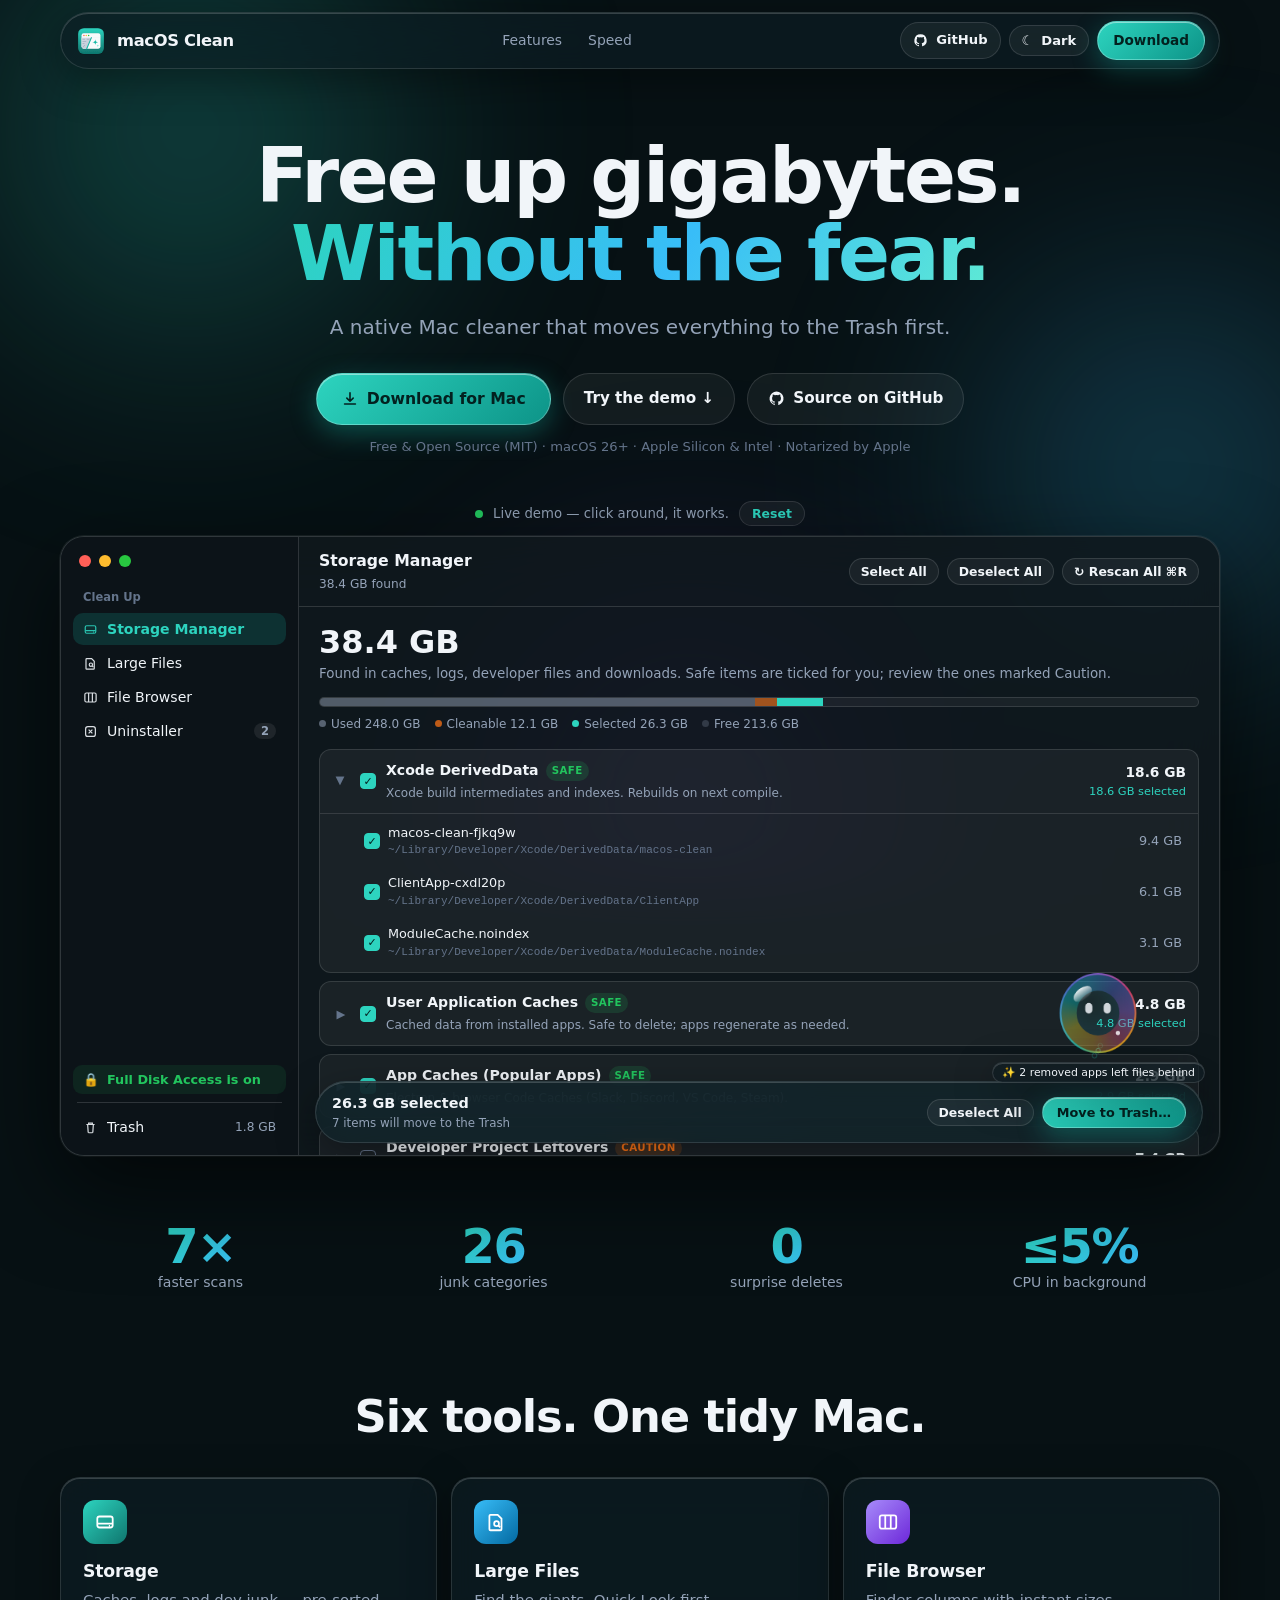
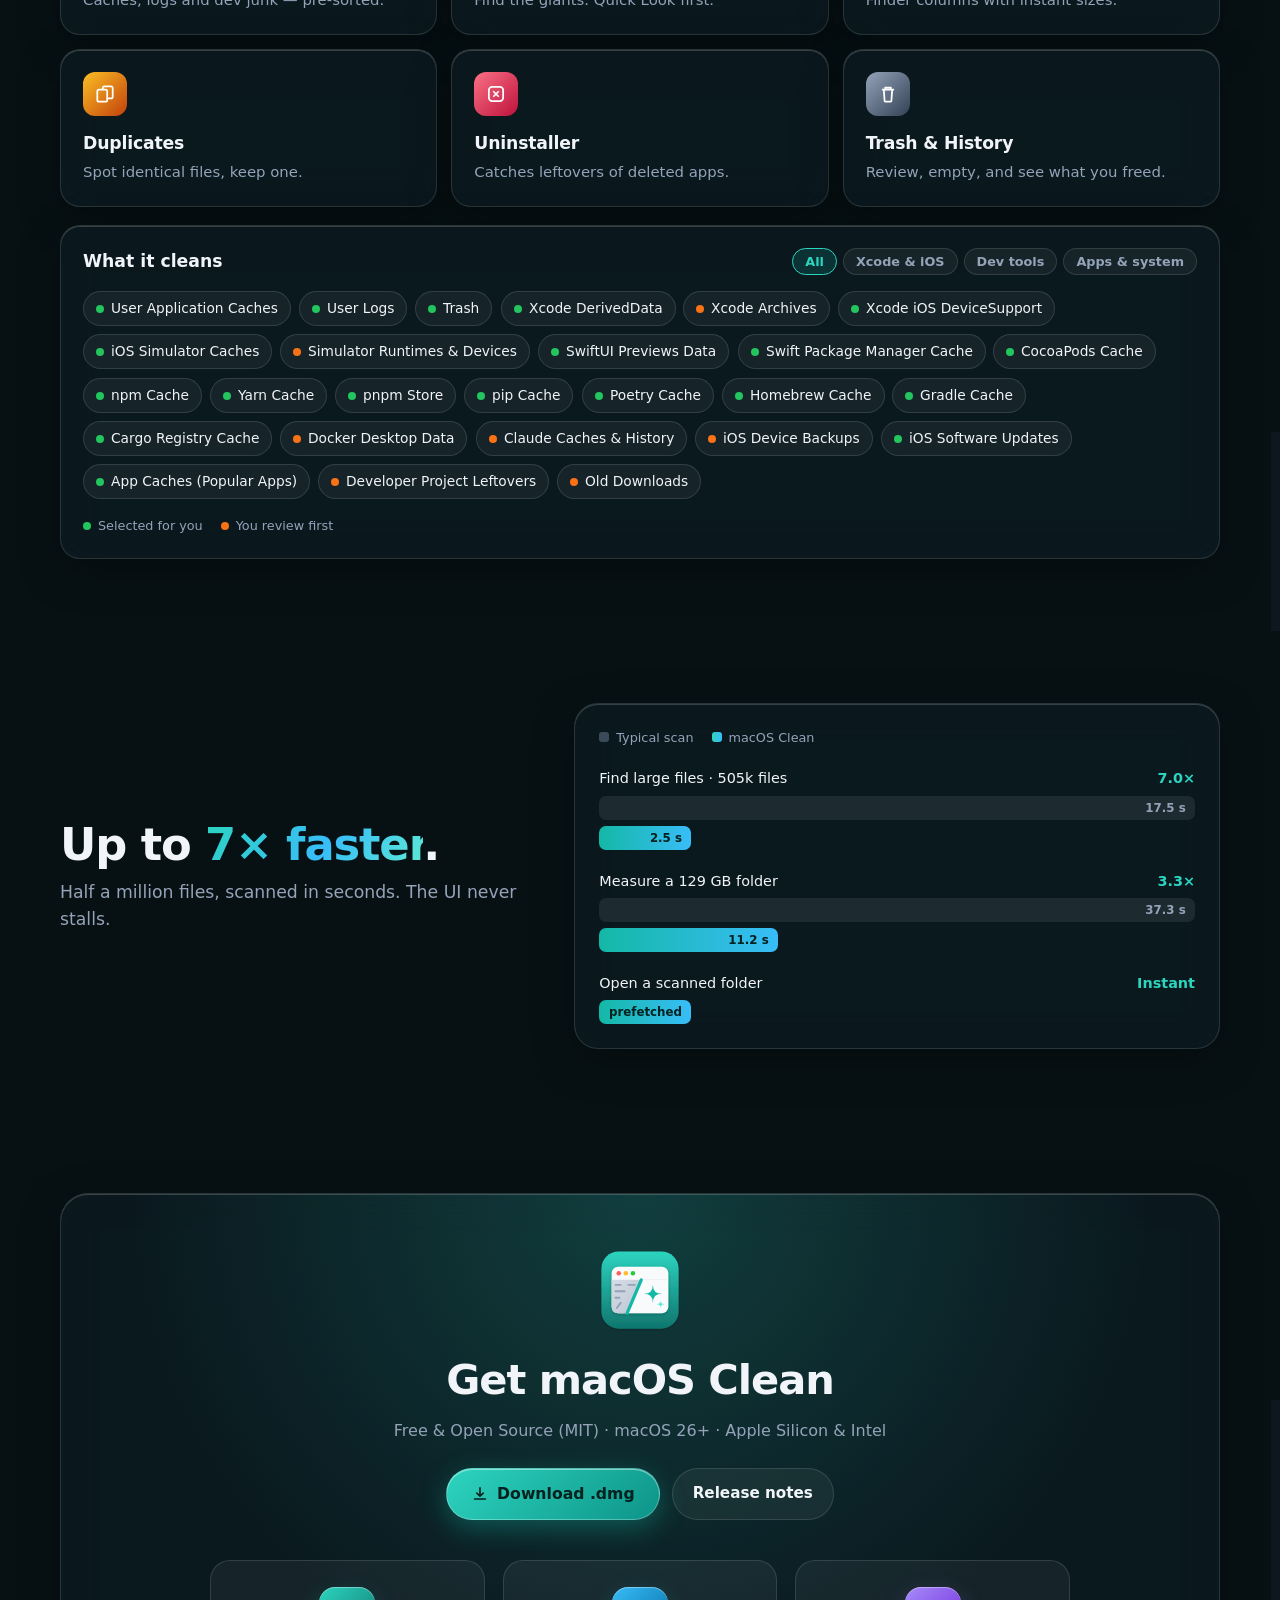
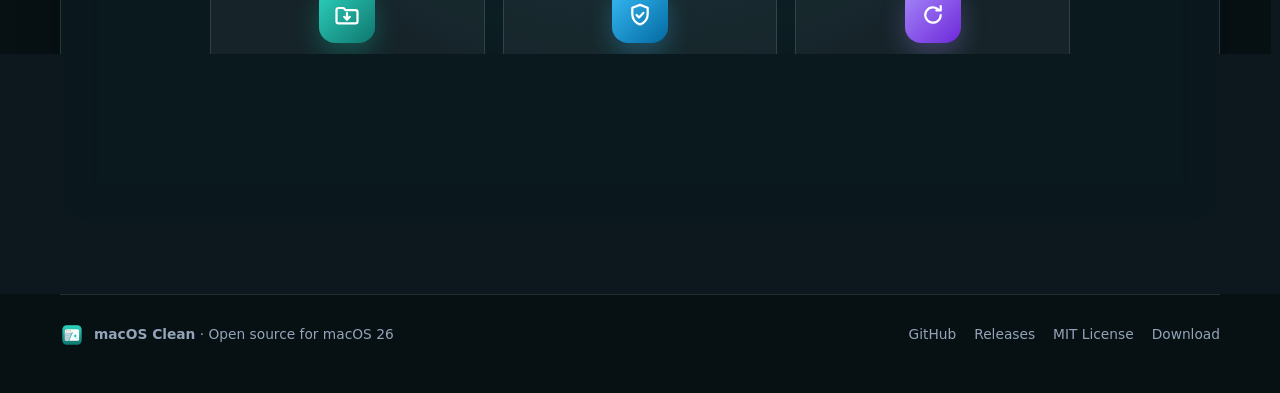
==== commit 8e496ab5: "Remove Open source. Nothing to hide. section from web landing page" ====
--- a/index.html
+++ b/index.html
@@ -35,7 +35,6 @@
       <div class="nav-links">
         <a href="#features">Features</a>
         <a href="#speed">Speed</a>
-        <a href="#open-source">Open Source</a>
       </div>
 
       <div class="nav-actions">
@@ -355,38 +354,6 @@
         </ol>
       </div>
     </section>
-
-    <!-- Open Source & Share -->
-    <section id="open-source" class="section container">
-      <div class="oss-card glass-panel">
-        <div class="oss-copy">
-          <div class="meta-pills oss-pills">
-            <span class="meta-pill meta-pill-safe">MIT License</span>
-            <span class="meta-pill">100% Native Swift</span>
-            <span class="meta-pill">Zero Telemetry</span>
-          </div>
-          <h2>Open source. Nothing to hide.</h2>
-          <p>
-            A Mac cleaner asks for Full Disk Access — you should be able to read every line it runs.
-            Inspect the SwiftUI app and <code>MacosCleanCore</code> engine, build it yourself, or share macOS Clean with someone who needs space back.
-          </p>
-        </div>
-
-        <div class="oss-actions">
-          <a class="cta-primary glass-prominent" href="https://github.com/khanhuitse05/macos-clean" target="_blank" rel="noopener noreferrer">
-            <svg viewBox="0 0 20 20" width="17" height="17" fill="currentColor" aria-hidden="true"><path fill-rule="evenodd" d="M10 1.8a8.2 8.2 0 00-2.59 15.98c.41.08.56-.18.56-.4v-1.4c-2.28.5-2.76-1.1-2.76-1.1-.37-.95-.91-1.2-.91-1.2-.74-.5.06-.49.06-.49.82.06 1.26.84 1.26.84.73 1.25 1.91.89 2.38.68.07-.53.29-.89.52-1.1-1.82-.2-3.73-.91-3.73-4.05 0-.9.32-1.63.84-2.2-.08-.21-.37-1.04.08-2.17 0 0 .69-.22 2.26.84a7.8 7.8 0 014.12 0c1.57-1.06 2.26-.84 2.26-.84.45 1.13.16 1.96.08 2.17.52.57.84 1.3.84 2.2 0 3.15-1.92 3.84-3.74 4.04.29.25.56.75.56 1.52v2.25c0 .22.15.48.57.4A8.2 8.2 0 0010 1.8z" clip-rule="evenodd"/></svg>
-            View on GitHub
-          </a>
-          <button type="button" class="cta-secondary glass-btn" id="share-site-btn">
-            <svg viewBox="0 0 20 20" width="17" height="17" fill="none" stroke="currentColor" stroke-width="1.7" stroke-linecap="round" stroke-linejoin="round" aria-hidden="true"><path d="M14 5.5a2 2 0 100-4 2 2 0 000 4zM6 12a2 2 0 100-4 2 2 0 000 4zM14 18.5a2 2 0 100-4 2 2 0 000 4z"/><path d="M7.7 11l4.6 3.5M12.3 5.5L7.7 9"/></svg>
-            <span>Share this project</span>
-          </button>
-          <button type="button" class="cta-ghost glass-btn copy-btn" data-copy="https://github.com/khanhuitse05/macos-clean">
-            Copy GitHub URL
-          </button>
-        </div>
-      </div>
-    </section>
   </main>
 
   <footer class="site-footer container">
--- a/styles.css
+++ b/styles.css
@@ -1880,49 +1880,6 @@
   background: var(--surface-hover);
 }
 
-/* Open Source & Share */
-.oss-card {
-  border-radius: 28px;
-  padding: 40px 28px;
-  text-align: center;
-  background:
-    radial-gradient(circle at 50% 100%, rgba(56, 189, 248, 0.16), transparent 65%),
-    var(--glass-bg);
-}
-
-.oss-pills {
-  margin-bottom: 14px;
-}
-
-.oss-copy h2 {
-  margin: 0 0 10px;
-  font-family: var(--font-display);
-  font-size: clamp(1.65rem, 3.2vw, 2.2rem);
-  letter-spacing: -0.025em;
-}
-
-.oss-copy p {
-  margin: 0 auto 24px;
-  max-width: 640px;
-  color: var(--text-secondary);
-  line-height: 1.6;
-}
-
-.oss-copy code {
-  font-size: 0.9em;
-  padding: 1px 6px;
-  border-radius: 6px;
-  background: var(--surface-subtle);
-  border: 1px solid var(--glass-border);
-}
-
-.oss-actions {
-  display: flex;
-  flex-wrap: wrap;
-  justify-content: center;
-  gap: 12px;
-}
-
 /* Footer */
 .site-footer {
   padding-block: 28px 46px;
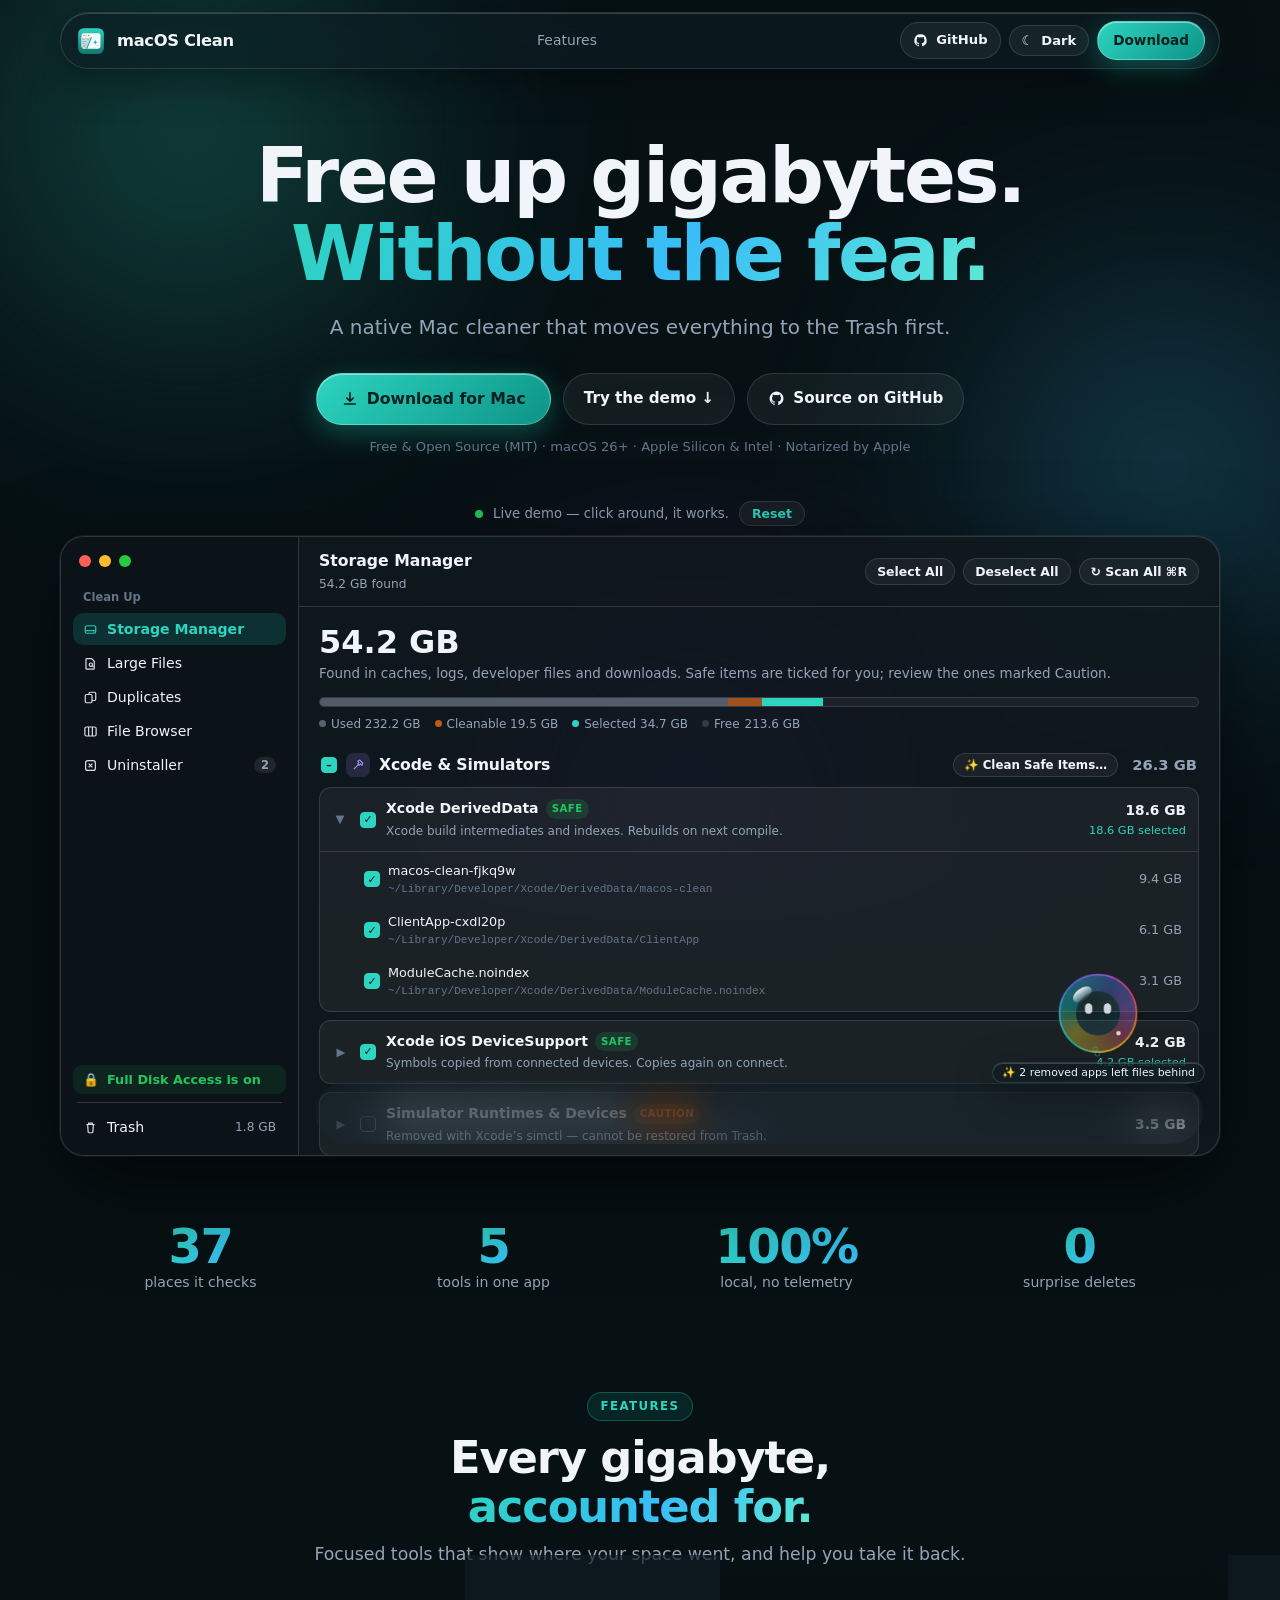
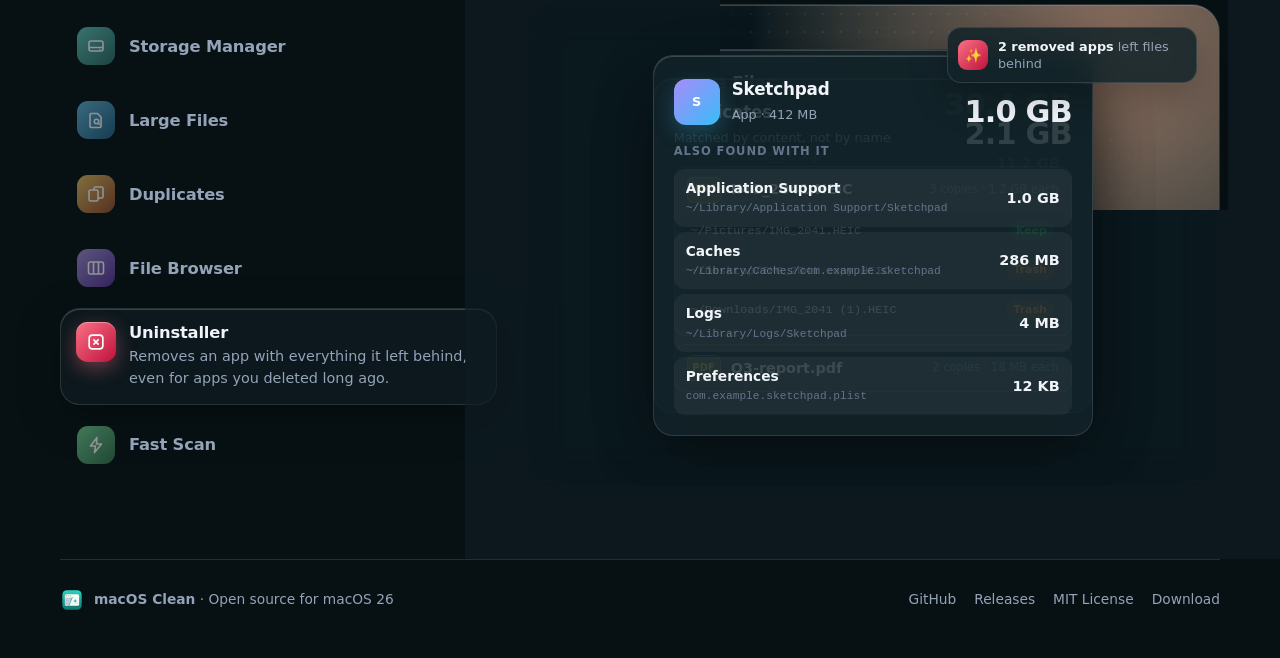
==== commit 992a5f90: "update web" ====
--- a/index.html
+++ b/index.html
@@ -17,6 +17,7 @@
   <meta name="theme-color" content="#0f766e" />
   <link rel="icon" type="image/svg+xml" href="./assets/app-icon.svg" />
   <link rel="stylesheet" href="./styles.css" />
+  <script>document.documentElement.classList.add('js');</script>
 </head>
 <body>
   <div class="ambient-backdrop" aria-hidden="true">
@@ -34,7 +35,6 @@
 
       <div class="nav-links">
         <a href="#features">Features</a>
-        <a href="#speed">Speed</a>
       </div>
 
       <div class="nav-actions">
@@ -52,7 +52,7 @@
           <span class="theme-icon" id="theme-icon" aria-hidden="true">☾</span>
           <span class="theme-label" id="theme-label">Dark</span>
         </button>
-        <a class="glass-prominent nav-download" href="#download">Download</a>
+        <a class="glass-prominent nav-download" href="https://github.com/khanhuitse05/macos-clean/releases/latest/download/macos-clean.dmg">Download</a>
       </div>
     </nav>
   </header>
@@ -99,41 +99,11 @@
             </div>
 
             <div class="sidebar-group-label">Clean Up</div>
-            <ul class="sidebar-list" role="tablist" aria-label="App sections">
-              <li>
-                <button type="button" class="sidebar-item is-active" data-section="storage" role="tab" aria-selected="true">
-                  <span class="sb-icon" aria-hidden="true">
-                    <svg viewBox="0 0 20 20" width="15" height="15" fill="none" stroke="currentColor" stroke-width="1.6"><rect x="3" y="5" width="14" height="10" rx="2"/><path d="M3 11.5h14M13.5 13.5h1"/></svg>
-                  </span>
-                  <span class="sb-label">Storage Manager</span>
-                </button>
-              </li>
-              <li>
-                <button type="button" class="sidebar-item" data-section="largeFiles" role="tab" aria-selected="false">
-                  <span class="sb-icon" aria-hidden="true">
-                    <svg viewBox="0 0 20 20" width="15" height="15" fill="none" stroke="currentColor" stroke-width="1.6"><path d="M5 3.5h6.5L15 7v9.5a1 1 0 01-1 1H5a1 1 0 01-1-1v-12a1 1 0 011-1z"/><circle cx="10.5" cy="11.5" r="2.2"/><path d="M12.2 13.2l1.6 1.6"/></svg>
-                  </span>
-                  <span class="sb-label">Large Files</span>
-                </button>
-              </li>
-              <li>
-                <button type="button" class="sidebar-item" data-section="fileBrowser" role="tab" aria-selected="false">
-                  <span class="sb-icon" aria-hidden="true">
-                    <svg viewBox="0 0 20 20" width="15" height="15" fill="none" stroke="currentColor" stroke-width="1.6"><rect x="2.5" y="4" width="15" height="12" rx="2"/><path d="M7.5 4v12M12.5 4v12"/></svg>
-                  </span>
-                  <span class="sb-label">File Browser</span>
-                </button>
-              </li>
-              <li>
-                <button type="button" class="sidebar-item" data-section="uninstaller" role="tab" aria-selected="false">
-                  <span class="sb-icon" aria-hidden="true">
-                    <svg viewBox="0 0 20 20" width="15" height="15" fill="none" stroke="currentColor" stroke-width="1.6"><rect x="3.5" y="3.5" width="13" height="13" rx="3"/><path d="M7.5 7.5l5 5M12.5 7.5l-5 5"/></svg>
-                  </span>
-                  <span class="sb-label">Uninstaller</span>
-                  <span class="sb-badge" id="uninstaller-badge">2</span>
-                </button>
-              </li>
-            </ul>
+            <div class="sidebar-scroll">
+              <ul class="sidebar-list" id="sidebar-list" role="tablist" aria-label="App sections">
+                <!-- Rendered by app.js -->
+              </ul>
+            </div>
 
             <div class="sidebar-bottom">
               <button type="button" class="fda-sidebar-btn" id="window-fda-toggle" title="Preview Full Disk Access blocked state or open FDA welcome sheet">
@@ -218,140 +188,215 @@
 
     <!-- Stats strip -->
     <section class="container stats-strip" aria-label="At a glance">
-      <div class="stat"><strong>7×</strong><span>faster scans</span></div>
-      <div class="stat"><strong>26</strong><span>junk categories</span></div>
+      <div class="stat"><strong>37</strong><span>places it checks</span></div>
+      <div class="stat"><strong>5</strong><span>tools in one app</span></div>
+      <div class="stat"><strong>100%</strong><span>local, no telemetry</span></div>
       <div class="stat"><strong>0</strong><span>surprise deletes</span></div>
-      <div class="stat"><strong>≤5%</strong><span>CPU in background</span></div>
     </section>
 
     <!-- Features -->
     <section id="features" class="section container">
-      <div class="section-header center">
-        <h2>Six tools. One tidy Mac.</h2>
-      </div>
-
-      <div class="feature-grid">
-        <article class="feature-tile glass-panel">
-          <span class="feature-icon fi-teal" aria-hidden="true"><svg viewBox="0 0 20 20" fill="none" stroke="currentColor" stroke-width="1.6"><rect x="3" y="5" width="14" height="10" rx="2"/><path d="M3 11.5h14M13.5 13.5h1"/></svg></span>
-          <h3>Storage</h3>
-          <p>Caches, logs and dev junk — pre-sorted.</p>
-        </article>
-        <article class="feature-tile glass-panel">
-          <span class="feature-icon fi-sky" aria-hidden="true"><svg viewBox="0 0 20 20" fill="none" stroke="currentColor" stroke-width="1.6"><path d="M5 3.5h6.5L15 7v9.5a1 1 0 01-1 1H5a1 1 0 01-1-1v-12a1 1 0 011-1z"/><circle cx="10.5" cy="11.5" r="2.2"/><path d="M12.2 13.2l1.6 1.6"/></svg></span>
-          <h3>Large Files</h3>
-          <p>Find the giants. Quick Look first.</p>
-        </article>
-        <article class="feature-tile glass-panel">
-          <span class="feature-icon fi-violet" aria-hidden="true"><svg viewBox="0 0 20 20" fill="none" stroke="currentColor" stroke-width="1.6"><rect x="2.5" y="4" width="15" height="12" rx="2"/><path d="M7.5 4v12M12.5 4v12"/></svg></span>
-          <h3>File Browser</h3>
-          <p>Finder columns with instant sizes.</p>
-        </article>
-        <article class="feature-tile glass-panel">
-          <span class="feature-icon fi-amber" aria-hidden="true"><svg viewBox="0 0 20 20" fill="none" stroke="currentColor" stroke-width="1.6"><rect x="3" y="6" width="9" height="11" rx="1.6"/><path d="M8 6V4.6A1.6 1.6 0 019.6 3h5.8A1.6 1.6 0 0117 4.6v7.8a1.6 1.6 0 01-1.6 1.6H12"/></svg></span>
-          <h3>Duplicates</h3>
-          <p>Spot identical files, keep one.</p>
-        </article>
-        <article class="feature-tile glass-panel">
-          <span class="feature-icon fi-rose" aria-hidden="true"><svg viewBox="0 0 20 20" fill="none" stroke="currentColor" stroke-width="1.6"><rect x="3.5" y="3.5" width="13" height="13" rx="3"/><path d="M7.5 7.5l5 5M12.5 7.5l-5 5"/></svg></span>
-          <h3>Uninstaller</h3>
-          <p>Catches leftovers of deleted apps.</p>
-        </article>
-        <article class="feature-tile glass-panel">
-          <span class="feature-icon fi-slate" aria-hidden="true"><svg viewBox="0 0 20 20" fill="none" stroke="currentColor" stroke-width="1.6"><path d="M4.5 6h11M7.5 6V4.2h5V6M6.2 6l.7 10.2a1 1 0 001 .8h4.2a1 1 0 001-.8L13.8 6"/></svg></span>
-          <h3>Trash &amp; History</h3>
-          <p>Review, empty, and see what you freed.</p>
-        </article>
-      </div>
-
-      <div class="cleans-panel glass-panel">
-        <div class="cleans-head">
-          <h3>What it cleans</h3>
-          <div class="filter-pills" id="category-filters" role="group" aria-label="Filter categories">
-            <button type="button" class="filter-pill is-active" data-filter="all">All</button>
-            <button type="button" class="filter-pill" data-filter="apple">Xcode &amp; iOS</button>
-            <button type="button" class="filter-pill" data-filter="toolchain">Dev tools</button>
-            <button type="button" class="filter-pill" data-filter="apps">Apps &amp; system</button>
-          </div>
+      <div class="section-header center reveal">
+        <span class="eyebrow">Features</span>
+        <h2>Every gigabyte, <span class="text-gradient">accounted for.</span></h2>
+        <p>Focused tools that show where your space went, and help you take it back.</p>
+      </div>
+
+      <div class="showcase reveal" id="tool-showcase">
+        <div class="tool-tabs" role="tablist" aria-label="Tools">
+          <button type="button" class="tool-tab is-active" role="tab" id="tab-storage" aria-selected="true" aria-controls="stage-storage" style="--tc:#2dd4bf">
+            <span class="tool-icon fi-teal" aria-hidden="true"><svg viewBox="0 0 20 20" fill="none" stroke="currentColor" stroke-width="1.6"><rect x="3" y="5" width="14" height="10" rx="2"/><path d="M3 11.5h14M13.5 13.5h1"/></svg></span>
+            <span class="tool-text">
+              <strong>Storage Manager</strong>
+              <span class="tool-desc"><span>Caches, logs and developer junk, sorted into five groups. Safe items are ticked for you.</span></span>
+            </span>
+            <span class="tool-progress" aria-hidden="true"><i></i></span>
+          </button>
+          <button type="button" class="tool-tab" role="tab" id="tab-large" aria-selected="false" aria-controls="stage-large" style="--tc:#38bdf8">
+            <span class="tool-icon fi-sky" aria-hidden="true"><svg viewBox="0 0 20 20" fill="none" stroke="currentColor" stroke-width="1.6"><path d="M5 3.5h6.5L15 7v9.5a1 1 0 01-1 1H5a1 1 0 01-1-1v-12a1 1 0 011-1z"/><circle cx="10.5" cy="11.5" r="2.2"/><path d="M12.2 13.2l1.6 1.6"/></svg></span>
+            <span class="tool-text">
+              <strong>Large Files</strong>
+              <span class="tool-desc"><span>Find the biggest files anywhere on your Mac. Quick Look before you decide.</span></span>
+            </span>
+            <span class="tool-progress" aria-hidden="true"><i></i></span>
+          </button>
+          <button type="button" class="tool-tab" role="tab" id="tab-dupes" aria-selected="false" aria-controls="stage-dupes" style="--tc:#fbbf24">
+            <span class="tool-icon fi-amber" aria-hidden="true"><svg viewBox="0 0 20 20" fill="none" stroke="currentColor" stroke-width="1.6"><rect x="3" y="6" width="9" height="11" rx="1.6"/><path d="M8 6V4.6A1.6 1.6 0 019.6 3h5.8A1.6 1.6 0 0117 4.6v7.8a1.6 1.6 0 01-1.6 1.6H12"/></svg></span>
+            <span class="tool-text">
+              <strong>Duplicates</strong>
+              <span class="tool-desc"><span>Byte-for-byte identical files. Keep one copy, free the rest.</span></span>
+            </span>
+            <span class="tool-progress" aria-hidden="true"><i></i></span>
+          </button>
+          <button type="button" class="tool-tab" role="tab" id="tab-browser" aria-selected="false" aria-controls="stage-browser" style="--tc:#a78bfa">
+            <span class="tool-icon fi-violet" aria-hidden="true"><svg viewBox="0 0 20 20" fill="none" stroke="currentColor" stroke-width="1.6"><rect x="2.5" y="4" width="15" height="12" rx="2"/><path d="M7.5 4v12M12.5 4v12"/></svg></span>
+            <span class="tool-text">
+              <strong>File Browser</strong>
+              <span class="tool-desc"><span>Finder-style columns with the size of every folder, so you can see where the space went.</span></span>
+            </span>
+            <span class="tool-progress" aria-hidden="true"><i></i></span>
+          </button>
+          <button type="button" class="tool-tab" role="tab" id="tab-uninstall" aria-selected="false" aria-controls="stage-uninstall" style="--tc:#fb7185">
+            <span class="tool-icon fi-rose" aria-hidden="true"><svg viewBox="0 0 20 20" fill="none" stroke="currentColor" stroke-width="1.6"><rect x="3.5" y="3.5" width="13" height="13" rx="3"/><path d="M7.5 7.5l5 5M12.5 7.5l-5 5"/></svg></span>
+            <span class="tool-text">
+              <strong>Uninstaller</strong>
+              <span class="tool-desc"><span>Removes an app with everything it left behind, even for apps you deleted long ago.</span></span>
+            </span>
+            <span class="tool-progress" aria-hidden="true"><i></i></span>
+          </button>
+          <button type="button" class="tool-tab" role="tab" id="tab-scan" aria-selected="false" aria-controls="stage-scan" style="--tc:#4ade80">
+            <span class="tool-icon fi-green" aria-hidden="true"><svg viewBox="0 0 20 20" fill="none" stroke="currentColor" stroke-width="1.6" stroke-linejoin="round"><path d="M11 2.5L4.5 11h5l-1 6.5L15.5 9h-5z"/></svg></span>
+            <span class="tool-text">
+              <strong>Fast Scan</strong>
+              <span class="tool-desc"><span>Gets through thousands of folders fast, at low priority, so your Mac stays quick.</span></span>
+            </span>
+            <span class="tool-progress" aria-hidden="true"><i></i></span>
+          </button>
         </div>
-        <div class="chip-cloud" id="categories-grid"></div>
-        <div class="chip-legend">
-          <span><i class="dot-safe"></i> Selected for you</span>
-          <span><i class="dot-caution"></i> You review first</span>
+
+        <div class="tool-stage glass-panel">
+          <!-- Storage Manager -->
+          <div class="stage is-active" role="tabpanel" id="stage-storage" aria-labelledby="tab-storage" style="--tc:#2dd4bf">
+            <div class="st-card">
+              <div class="st-head">
+                <div><strong>Storage Manager</strong><span>5 groups · 37 categories</span></div>
+                <b class="st-big"><span data-count="58.2">58.2</span> GB</b>
+              </div>
+              <div class="st-diskbar" aria-hidden="true">
+                <i class="db-used"></i><i class="db-junk"></i><i class="db-trash"></i>
+              </div>
+              <ul class="st-rows">
+                <li class="a" style="--i:1; --p:100%; --c:#a78bfa"><span class="sq"></span>Xcode &amp; Simulators<b>31.0 GB</b><i class="bar"></i></li>
+                <li class="a" style="--i:2; --p:40%; --c:#2dd4bf"><span class="sq"></span>System &amp; Apps<b>12.4 GB</b><i class="bar"></i></li>
+                <li class="a" style="--i:3; --p:32%; --c:#38bdf8"><span class="sq"></span>Developer Caches<b>9.8 GB</b><i class="bar"></i></li>
+                <li class="a" style="--i:4; --p:10%; --c:#fb7185"><span class="sq"></span>AI &amp; Containers<b>3.1 GB</b><i class="bar"></i></li>
+                <li class="a" style="--i:5; --p:6%; --c:#fbbf24"><span class="sq"></span>Personal Files<b>1.9 GB</b><i class="bar"></i></li>
+              </ul>
+            </div>
+            <div class="st-float st-float-br a" style="--i:7">
+              <span class="tick">✓</span><div><b>41.6 GB</b> Safe items ticked for you</div>
+            </div>
+          </div>
+
+          <!-- Large Files -->
+          <div class="stage" role="tabpanel" id="stage-large" aria-labelledby="tab-large" style="--tc:#38bdf8" hidden>
+            <div class="st-card">
+              <div class="st-head">
+                <div><strong>Large Files</strong><span>Bigger than 1 GB</span></div>
+                <b class="st-big"><span data-count="32.2">32.2</span> GB</b>
+              </div>
+              <ul class="st-rows st-files">
+                <li class="a" style="--i:1; --p:100%"><span class="ext">XIP</span><span class="fname">Xcode_26.xip<small>Downloads</small></span><b>11.2 GB</b><i class="bar"></i></li>
+                <li class="a" style="--i:2; --p:75%"><span class="ext">FCP</span><span class="fname">Wedding.fcpbundle<small>Movies</small></span><b>8.4 GB</b><i class="bar"></i></li>
+                <li class="a" style="--i:3; --p:54%"><span class="ext">ISO</span><span class="fname">ubuntu-24.04.iso<small>Downloads</small></span><b>6.1 GB</b><i class="bar"></i></li>
+                <li class="a" style="--i:4; --p:38%"><span class="ext">MOV</span><span class="fname">Screen Recording.mov<small>Desktop</small></span><b>4.3 GB</b><i class="bar"></i></li>
+                <li class="a" style="--i:5; --p:20%"><span class="ext">ZIP</span><span class="fname">project-backup.zip<small>Documents</small></span><b>2.2 GB</b><i class="bar"></i></li>
+              </ul>
+            </div>
+            <div class="st-float st-float-tr a" style="--i:6">
+              <span class="tick tick-sky"><svg viewBox="0 0 20 20" width="14" height="14" fill="none" stroke="currentColor" stroke-width="1.8"><path d="M1.5 10S4.5 4.5 10 4.5 18.5 10 18.5 10 15.5 15.5 10 15.5 1.5 10 1.5 10z"/><circle cx="10" cy="10" r="2.5"/></svg></span><div><b>Quick Look</b> before you trash</div>
+            </div>
+          </div>
+
+          <!-- Duplicates -->
+          <div class="stage" role="tabpanel" id="stage-dupes" aria-labelledby="tab-dupes" style="--tc:#fbbf24" hidden>
+            <div class="st-card">
+              <div class="st-head">
+                <div><strong>Duplicates</strong><span>Matched by content, not by name</span></div>
+                <b class="st-big"><span data-count="2.4">2.4</span> GB</b>
+              </div>
+              <div class="dupe-group a" style="--i:1">
+                <div class="dg-head"><span class="ext">HEIC</span>IMG_2041.HEIC<small>3 copies · 1.2 GB each</small></div>
+                <ul>
+                  <li class="keep"><span>~/Pictures/IMG_2041.HEIC</span><em>Keep</em></li>
+                  <li class="extra" style="--d:0"><span>~/Desktop/IMG_2041 copy.HEIC</span><em>Trash</em></li>
+                  <li class="extra" style="--d:1"><span>~/Downloads/IMG_2041 (1).HEIC</span><em>Trash</em></li>
+                </ul>
+              </div>
+              <div class="dupe-group dupe-group-collapsed a" style="--i:3">
+                <div class="dg-head"><span class="ext">PDF</span>Q3-report.pdf<small>2 copies · 18 MB each</small></div>
+              </div>
+            </div>
+            <div class="st-float st-float-tr a" style="--i:6">
+              <span class="tick tick-amber">=</span><div><b>Same bytes</b>, checked with a hash</div>
+            </div>
+          </div>
+
+          <!-- File Browser -->
+          <div class="stage" role="tabpanel" id="stage-browser" aria-labelledby="tab-browser" style="--tc:#a78bfa" hidden>
+            <div class="st-card st-card-wide">
+              <div class="st-head">
+                <div><strong>File Browser</strong><span>~/Library/Developer</span></div>
+                <b class="st-big"><span data-count="31.0">31.0</span> GB</b>
+              </div>
+              <div class="miller">
+                <ul class="a" style="--i:1">
+                  <li class="on">Library<b>48 GB</b></li>
+                  <li>Movies<b>21 GB</b></li>
+                  <li>Music<b>6.2 GB</b></li>
+                  <li>Documents<b>4.1 GB</b></li>
+                  <li>Desktop<b>1.3 GB</b></li>
+                </ul>
+                <ul class="a" style="--i:3">
+                  <li class="on">Developer<b>31 GB</b></li>
+                  <li>Caches<b>9.1 GB</b></li>
+                  <li>Containers<b>6.3 GB</b></li>
+                  <li>Logs<b>1.0 GB</b></li>
+                </ul>
+                <ul class="a" style="--i:5">
+                  <li class="on">Xcode<b>22 GB</b></li>
+                  <li>CoreSimulator<b>7.8 GB</b></li>
+                  <li>Toolchains<b>0.8 GB</b></li>
+                </ul>
+              </div>
+            </div>
+            <div class="st-float st-float-bl a" style="--i:7">
+              <span class="tick tick-violet">⚡</span><div><b>Sizes appear instantly</b> as you click</div>
+            </div>
+          </div>
+
+          <!-- Uninstaller -->
+          <div class="stage" role="tabpanel" id="stage-uninstall" aria-labelledby="tab-uninstall" style="--tc:#fb7185" hidden>
+            <div class="st-card">
+              <div class="st-head">
+                <div class="un-app">
+                  <span class="un-glyph" aria-hidden="true">S</span>
+                  <div><strong>Sketchpad</strong><span>App · 412 MB</span></div>
+                </div>
+                <b class="st-big"><span data-count="1.7">1.7</span> GB</b>
+              </div>
+              <p class="st-sub a" style="--i:1">Also found with it</p>
+              <ul class="st-rows un-left">
+                <li class="a" style="--i:2"><span class="un-kind">Application Support</span><span class="path">~/Library/Application Support/Sketchpad</span><b>1.0 GB</b></li>
+                <li class="a" style="--i:3"><span class="un-kind">Caches</span><span class="path">~/Library/Caches/com.example.sketchpad</span><b>286 MB</b></li>
+                <li class="a" style="--i:4"><span class="un-kind">Logs</span><span class="path">~/Library/Logs/Sketchpad</span><b>4 MB</b></li>
+                <li class="a" style="--i:5"><span class="un-kind">Preferences</span><span class="path">com.example.sketchpad.plist</span><b>12 KB</b></li>
+              </ul>
+            </div>
+            <div class="st-float st-float-tr a" style="--i:7">
+              <span class="tick tick-rose">✨</span><div><b>2 removed apps</b> left files behind</div>
+            </div>
+          </div>
+
+          <!-- Fast Scan -->
+          <div class="stage" role="tabpanel" id="stage-scan" aria-labelledby="tab-scan" style="--tc:#4ade80" hidden>
+            <div class="st-card st-card-wide scan-card" id="scan-viz">
+              <div class="st-head">
+                <div><strong>Scanning your Mac</strong><span>Runs at low priority</span></div>
+                <b class="st-big"><span id="sv-found">0.0</span> GB</b>
+              </div>
+              <div class="sv-grid" id="sv-grid" aria-hidden="true"></div>
+              <div class="sv-status">
+                <span class="sv-spinner" aria-hidden="true"></span>
+                <span id="sv-status-text">Scanning…</span>
+              </div>
+            </div>
+            <div class="st-float st-float-tr a" style="--i:4">
+              <span class="tick tick-green">⚡</span><div><b>Light on your Mac.</b> You won't feel it.</div>
+            </div>
+          </div>
+
         </div>
-      </div>
-    </section>
-
-    <!-- Speed -->
-    <section id="speed" class="section container">
-      <div class="speed-layout">
-        <div class="section-header">
-          <h2>Up to <span class="text-gradient">7× faster</span>.</h2>
-          <p>Half a million files, scanned in seconds. The UI never stalls.</p>
-        </div>
-
-        <div class="speed-card glass-panel">
-          <div class="speed-legend">
-            <span><i class="dot-before"></i> Typical scan</span>
-            <span><i class="dot-after"></i> macOS Clean</span>
-          </div>
-          <div class="speed-row">
-            <div class="speed-label"><span>Find large files · 505k files</span><b>7.0×</b></div>
-            <div class="speed-bar before" style="--w:100%"><span>17.5 s</span></div>
-            <div class="speed-bar after" style="--w:14.3%"><span>2.5 s</span></div>
-          </div>
-          <div class="speed-row">
-            <div class="speed-label"><span>Measure a 129 GB folder</span><b>3.3×</b></div>
-            <div class="speed-bar before" style="--w:100%"><span>37.3 s</span></div>
-            <div class="speed-bar after" style="--w:30%"><span>11.2 s</span></div>
-          </div>
-          <div class="speed-row">
-            <div class="speed-label"><span>Open a scanned folder</span><b>Instant</b></div>
-            <div class="speed-bar after" style="--w:3%"><span>prefetched</span></div>
-          </div>
-        </div>
-      </div>
-    </section>
-
-    <!-- Download -->
-    <section id="download" class="section container">
-      <div class="download-card glass-panel">
-        <img src="./assets/app-icon.svg" alt="" width="96" height="96" class="dl-icon" />
-        <h2>Get macOS Clean</h2>
-        <p class="dl-meta">Free &amp; Open Source (MIT) · macOS 26+ · Apple Silicon &amp; Intel</p>
-        <div class="hero-ctas">
-          <a class="cta-primary glass-prominent" href="https://github.com/khanhuitse05/macos-clean/releases/latest/download/macos-clean.dmg">
-            <svg viewBox="0 0 20 20" width="18" height="18" fill="none" stroke="currentColor" stroke-width="1.8" aria-hidden="true"><path d="M10 3v9.5m0 0l-3.5-3.5M10 12.5l3.5-3.5M4 15.5h12" stroke-linecap="round" stroke-linejoin="round" /></svg>
-            Download .dmg
-          </a>
-          <a class="cta-secondary glass-btn" href="https://github.com/khanhuitse05/macos-clean/releases/latest" target="_blank" rel="noopener noreferrer">Release notes</a>
-        </div>
-
-        <ol class="steps" aria-label="Install in three steps">
-          <li class="step">
-            <span class="step-icon" aria-hidden="true">
-              <svg viewBox="0 0 20 20" fill="none" stroke="currentColor" stroke-width="1.6" stroke-linecap="round" stroke-linejoin="round"><path d="M2.5 6.5A1.5 1.5 0 014 5h3.5L9 6.5h7a1.5 1.5 0 011.5 1.5v6.5A1.5 1.5 0 0116 16H4a1.5 1.5 0 01-1.5-1.5z"/><path d="M10 8.6v4.6M8 11.3l2 2 2-2"/></svg>
-            </span>
-            <span class="step-label">Step 1</span>
-            <strong>Drag to Applications</strong>
-            <span class="step-hint">Open the .dmg, drop the app in.</span>
-          </li>
-          <li class="step">
-            <span class="step-icon" aria-hidden="true">
-              <svg viewBox="0 0 20 20" fill="none" stroke="currentColor" stroke-width="1.6" stroke-linecap="round" stroke-linejoin="round"><path d="M10 2.8l5.5 2v4.4c0 3.6-2.4 6.3-5.5 7.6-3.1-1.3-5.5-4-5.5-7.6V4.8z"/><path d="M7.6 10.1l1.7 1.7 3.1-3.3"/></svg>
-            </span>
-            <span class="step-label">Step 2</span>
-            <strong>Allow Full Disk Access</strong>
-            <span class="step-hint">Privacy &amp; Security › Full Disk Access</span>
-          </li>
-          <li class="step">
-            <span class="step-icon" aria-hidden="true">
-              <svg viewBox="0 0 20 20" fill="none" stroke="currentColor" stroke-width="1.6" stroke-linecap="round" stroke-linejoin="round"><path d="M15.5 10a5.5 5.5 0 11-1.6-3.9"/><path d="M15.5 3.6v3.1h-3.1"/></svg>
-            </span>
-            <span class="step-label">Step 3</span>
-            <strong>Reopen &amp; scan</strong>
-            <span class="step-hint">Press <kbd>⌘</kbd> <kbd>R</kbd> to scan everything.</span>
-          </li>
-        </ol>
       </div>
     </section>
   </main>
@@ -366,7 +411,7 @@
         <a href="https://github.com/khanhuitse05/macos-clean" target="_blank" rel="noopener noreferrer">GitHub</a>
         <a href="https://github.com/khanhuitse05/macos-clean/releases" target="_blank" rel="noopener noreferrer">Releases</a>
         <a href="https://github.com/khanhuitse05/macos-clean/blob/main/LICENSE" target="_blank" rel="noopener noreferrer">MIT License</a>
-        <a href="#download">Download</a>
+        <a href="https://github.com/khanhuitse05/macos-clean/releases/latest/download/macos-clean.dmg">Download</a>
       </div>
     </div>
   </footer>
--- a/styles.css
+++ b/styles.css
@@ -592,6 +592,34 @@
   font-variant-numeric: tabular-nums;
 }
 
+/* Sidebar list */
+.sidebar-scroll {
+  flex: 1;
+  min-height: 0;
+  overflow-y: auto;
+  scrollbar-width: none;
+}
+
+.sidebar-scroll::-webkit-scrollbar {
+  display: none;
+}
+
+.sb-icon svg {
+  width: 15px;
+  height: 15px;
+}
+
+.cat-spinner {
+  width: 14px;
+  height: 14px;
+  flex: none;
+  margin-inline: 2px 4px;
+  border-radius: 50%;
+  border: 2px solid color-mix(in srgb, var(--teal-400) 25%, transparent);
+  border-top-color: var(--teal-400);
+  animation: sv-spin 0.8s linear infinite;
+}
+
 /* Main Split Detail Column */
 .mac-main {
   display: flex;
@@ -778,17 +806,17 @@
 
 .seg-used {
   background: rgba(148, 163, 184, 0.45);
-  transition: width 0.4s ease;
+  transition: width 0.9s cubic-bezier(0.2, 0.8, 0.2, 1);
 }
 
 .seg-cleanable {
   background: rgba(249, 115, 22, 0.6);
-  transition: width 0.4s ease;
+  transition: width 0.9s cubic-bezier(0.2, 0.8, 0.2, 1);
 }
 
 .seg-selected {
   background: var(--teal-400);
-  transition: width 0.35s ease;
+  transition: width 0.6s cubic-bezier(0.2, 0.8, 0.2, 1);
 }
 
 .storage-legend {
@@ -875,6 +903,320 @@
 
 .cat-expand-btn.is-open {
   transform: rotate(90deg);
+}
+
+.cat-expand-btn.is-turning {
+  animation: chev-close 0.22s ease;
+}
+
+.cat-expand-btn.is-open.is-turning {
+  animation: chev-open 0.22s ease;
+}
+
+@keyframes chev-open {
+  from { transform: rotate(0deg); }
+}
+
+@keyframes chev-close {
+  from { transform: rotate(90deg); }
+}
+
+.cat-children-wrap.is-opening {
+  animation: children-open 0.32s cubic-bezier(0.2, 0.8, 0.2, 1);
+  overflow: hidden;
+}
+
+@keyframes children-open {
+  from { max-height: 0; opacity: 0; }
+  to { max-height: 400px; opacity: 1; }
+}
+
+.tri-checkbox:disabled {
+  opacity: 0.4;
+  cursor: default;
+}
+
+/* Storage Manager groups */
+.grp + .grp {
+  margin-top: 18px;
+}
+
+.grp-head {
+  display: flex;
+  align-items: center;
+  gap: 9px;
+  padding: 4px 2px 10px;
+}
+
+.grp-icon {
+  display: grid;
+  place-items: center;
+  width: 24px;
+  height: 24px;
+  border-radius: 7px;
+  color: var(--gc);
+  background: color-mix(in srgb, var(--gc) 16%, transparent);
+}
+
+.grp-icon svg {
+  width: 14px;
+  height: 14px;
+}
+
+.grp-title {
+  margin: 0;
+  font-size: 0.98rem;
+  font-weight: 650;
+  letter-spacing: -0.01em;
+}
+
+.grp-clean {
+  margin-left: auto;
+  padding: 4px 10px !important;
+  font-size: 0.74rem !important;
+}
+
+.grp-total {
+  min-width: 70px;
+  text-align: right;
+  font-weight: 650;
+  font-size: 0.92rem;
+  color: var(--text-secondary);
+  font-variant-numeric: tabular-nums;
+}
+
+.grp-head .grp-title + .grp-total {
+  margin-left: auto;
+}
+
+.cat-card.is-pending .cat-row {
+  padding-block: 12px;
+}
+
+.cat-card.is-pending .cat-title {
+  color: var(--text-secondary);
+}
+
+.cat-size-pending {
+  font-size: 0.78rem;
+  color: var(--text-tertiary);
+}
+
+.cat-card.is-fresh {
+  animation: row-glow 1.2s ease both;
+}
+
+@keyframes row-glow {
+  0% { background: color-mix(in srgb, var(--teal-400) 24%, var(--surface-subtle)); transform: translateY(4px); opacity: 0.4; }
+  25% { background: color-mix(in srgb, var(--teal-400) 18%, var(--surface-subtle)); transform: none; opacity: 1; }
+  100% { background: var(--surface-subtle); }
+}
+
+.not-on-mac {
+  margin-top: 6px;
+}
+
+.not-on-mac-btn {
+  display: inline-flex;
+  align-items: center;
+  gap: 7px;
+  padding: 6px 8px;
+  border: 0;
+  border-radius: 8px;
+  background: transparent;
+  color: var(--text-tertiary);
+  font-size: 0.8rem;
+}
+
+.not-on-mac-btn:hover {
+  background: var(--surface-subtle);
+  color: var(--text-secondary);
+}
+
+.nom-chevron {
+  font-size: 0.6rem;
+  transition: transform 0.2s ease;
+}
+
+.not-on-mac.is-open .nom-chevron {
+  transform: rotate(90deg);
+}
+
+.nom-list {
+  display: grid;
+  grid-template-rows: 0fr;
+  transition: grid-template-rows 0.3s cubic-bezier(0.2, 0.8, 0.2, 1);
+}
+
+.nom-list p {
+  overflow: hidden;
+  margin: 0;
+  padding: 0 10px 0 36px;
+  font-size: 0.78rem;
+  line-height: 1.5;
+  color: var(--text-tertiary);
+}
+
+.not-on-mac.is-open .nom-list {
+  grid-template-rows: 1fr;
+}
+
+.not-on-mac.is-open .nom-list p {
+  padding-bottom: 6px;
+}
+
+.storage-empty {
+  padding: 36px 0;
+  text-align: center;
+  color: var(--text-secondary);
+}
+
+.big-scan,
+.big-sofar {
+  font-size: 0.6em;
+  font-weight: 600;
+  color: var(--text-secondary);
+}
+
+/* Duplicates */
+.dup-list {
+  display: flex;
+  flex-direction: column;
+  gap: 10px;
+}
+
+.dup-card {
+  border-radius: 12px;
+  background: var(--surface-subtle);
+  border: 1px solid var(--glass-border);
+  overflow: hidden;
+  transition: border-color 0.2s ease;
+}
+
+.dup-card.is-warning {
+  border-color: rgba(249, 115, 22, 0.55);
+}
+
+.dup-head {
+  display: flex;
+  align-items: center;
+  gap: 10px;
+  padding: 10px 12px;
+}
+
+.dup-ext {
+  display: grid;
+  place-items: center;
+  width: 34px;
+  height: 24px;
+  flex: none;
+  border-radius: 6px;
+  font-size: 0.58rem;
+  font-weight: 800;
+  letter-spacing: 0.04em;
+  color: #fbbf24;
+  background: rgba(251, 191, 36, 0.14);
+  border: 1px solid rgba(251, 191, 36, 0.3);
+}
+
+[data-theme="light"] .dup-ext { color: #b45309; }
+
+.dup-title {
+  display: flex;
+  flex-direction: column;
+  min-width: 0;
+  line-height: 1.3;
+}
+
+.dup-title strong {
+  font-size: 0.86rem;
+}
+
+.dup-title span {
+  font-size: 0.74rem;
+  color: var(--text-secondary);
+}
+
+.dup-warn {
+  margin-left: auto;
+  font-size: 0.72rem;
+  font-weight: 650;
+  color: var(--caution);
+  white-space: nowrap;
+}
+
+.dup-extra {
+  margin-left: auto;
+  font-size: 0.84rem;
+  font-weight: 650;
+  font-variant-numeric: tabular-nums;
+  white-space: nowrap;
+}
+
+.dup-warn + .dup-extra {
+  margin-left: 10px;
+}
+
+.dup-files {
+  border-top: 1px solid var(--glass-border);
+  padding: 4px 12px 6px 40px;
+  display: flex;
+  flex-direction: column;
+  gap: 2px;
+}
+
+.dup-file {
+  display: flex;
+  align-items: center;
+  gap: 10px;
+  padding: 5px 0;
+  font-size: 0.78rem;
+}
+
+.dup-path {
+  flex: 1;
+  min-width: 0;
+  font-family: var(--font-mono);
+  font-size: 0.74rem;
+  overflow: hidden;
+  text-overflow: ellipsis;
+  white-space: nowrap;
+}
+
+.dup-file.is-checked .dup-path {
+  color: var(--text-tertiary);
+  text-decoration: line-through;
+}
+
+.dup-mod {
+  font-size: 0.72rem;
+  color: var(--text-tertiary);
+  white-space: nowrap;
+}
+
+.dup-scanning {
+  display: flex;
+  align-items: flex-start;
+  gap: 12px;
+  margin: 40px auto;
+  max-width: 420px;
+}
+
+.dup-scanning .cat-spinner {
+  margin-top: 4px;
+}
+
+.dup-scanning p {
+  margin: 4px 0 0;
+  font-size: 0.82rem;
+  color: var(--text-secondary);
+}
+
+.glass-prominent:disabled {
+  opacity: 0.45;
+  filter: saturate(0.4);
+  cursor: default;
+  transform: none;
 }
 
 .tri-checkbox {
@@ -1459,6 +1801,11 @@
   letter-spacing: -0.025em;
 }
 
+.section-header h2,
+.section-header p {
+  text-wrap: balance;
+}
+
 .section-header p {
   margin: 0;
   color: var(--text-secondary);
@@ -1504,37 +1851,112 @@
   color: var(--text-secondary);
 }
 
-/* Feature tiles */
-.feature-grid {
+/* Eyebrow + scroll reveal */
+.eyebrow {
+  display: inline-block;
+  margin-bottom: 12px;
+  padding: 4px 12px;
+  border-radius: 999px;
+  font-size: 0.74rem;
+  font-weight: 700;
+  letter-spacing: 0.12em;
+  text-transform: uppercase;
+  color: var(--teal-400);
+  background: rgba(20, 184, 166, 0.12);
+  border: 1px solid rgba(45, 212, 191, 0.28);
+}
+
+[data-theme="light"] .eyebrow {
+  color: var(--teal-700);
+}
+
+.js .reveal {
+  opacity: 0;
+  transform: translateY(18px);
+  transition: opacity 0.7s ease, transform 0.7s cubic-bezier(0.2, 0.8, 0.2, 1);
+  transition-delay: var(--delay, 0s);
+}
+
+.js .reveal.is-visible {
+  opacity: 1;
+  transform: none;
+}
+
+/* Feature showcase: tool tabs + animated stage */
+.showcase {
   display: grid;
-  grid-template-columns: repeat(3, 1fr);
+  grid-template-columns: minmax(0, 0.85fr) minmax(0, 1.35fr);
+  gap: 28px;
+  align-items: stretch;
+}
+
+.tool-tabs {
+  display: flex;
+  flex-direction: column;
+  justify-content: center;
+  gap: 6px;
+}
+
+.tool-tab {
+  position: relative;
+  display: grid;
+  grid-template-columns: auto minmax(0, 1fr);
+  align-items: start;
   gap: 14px;
-}
-
-.feature-tile {
+  width: 100%;
+  padding: 14px 16px;
+  border: 1px solid transparent;
   border-radius: var(--radius-lg);
-  padding: 22px;
-  transition: transform 0.2s ease, border-color 0.2s ease;
-}
-
-.feature-tile:hover {
-  transform: translateY(-3px);
-  border-color: rgba(45, 212, 191, 0.35);
-}
-
-.feature-icon {
-  display: inline-grid;
+  background: transparent;
+  color: var(--text-secondary);
+  text-align: left;
+  overflow: hidden;
+  transition: background-color 0.25s ease, border-color 0.25s ease, color 0.25s ease;
+}
+
+.tool-tab:hover {
+  color: var(--text-primary);
+  background: var(--surface-subtle);
+}
+
+.tool-tab.is-active {
+  color: var(--text-primary);
+  background: var(--glass-bg);
+  border-color: var(--glass-border);
+  box-shadow: inset 0 1px 0 var(--glass-highlight), var(--card-shadow);
+}
+
+.tool-tab:focus-visible {
+  outline: 2px solid var(--teal-400);
+  outline-offset: 2px;
+}
+
+.tool-icon {
+  display: grid;
   place-items: center;
-  width: 44px;
-  height: 44px;
-  border-radius: 12px;
-  margin-bottom: 14px;
+  width: 38px;
+  height: 38px;
+  border-radius: 11px;
   color: #fff;
-}
-
-.feature-icon svg {
-  width: 22px;
-  height: 22px;
+  opacity: 0.55;
+  filter: saturate(0.6);
+  transition: opacity 0.25s ease, filter 0.25s ease, transform 0.25s ease;
+}
+
+.tool-tab:hover .tool-icon,
+.tool-tab.is-active .tool-icon {
+  opacity: 1;
+  filter: none;
+}
+
+.tool-tab.is-active .tool-icon {
+  transform: scale(1.05);
+  box-shadow: 0 6px 18px color-mix(in srgb, var(--tc) 40%, transparent), inset 0 1px 0 rgba(255, 255, 255, 0.35);
+}
+
+.tool-icon svg {
+  width: 20px;
+  height: 20px;
 }
 
 .fi-teal { background: linear-gradient(135deg, #2dd4bf, #0f766e); }
@@ -1543,328 +1965,637 @@
 .fi-amber { background: linear-gradient(135deg, #fbbf24, #c2410c); }
 .fi-rose { background: linear-gradient(135deg, #fb7185, #be123c); }
 .fi-slate { background: linear-gradient(135deg, #94a3b8, #334155); }
-
-.feature-tile h3 {
-  margin: 0 0 4px;
-  font-size: 1.08rem;
+.fi-green { background: linear-gradient(135deg, #4ade80, #15803d); }
+
+.tool-text {
+  display: flex;
+  flex-direction: column;
+  min-height: 38px;
+  justify-content: center;
+}
+
+.tool-text strong {
+  font-size: 1.02rem;
   letter-spacing: -0.01em;
 }
 
-.feature-tile p {
+/* Description expands only on the active tab */
+.tool-desc {
+  display: grid;
+  grid-template-rows: 0fr;
+  transition: grid-template-rows 0.35s cubic-bezier(0.2, 0.8, 0.2, 1);
+}
+
+.tool-desc > span {
+  overflow: hidden;
+  font-size: 0.9rem;
+  line-height: 1.5;
+  color: var(--text-secondary);
+}
+
+.tool-tab.is-active .tool-desc {
+  grid-template-rows: 1fr;
+}
+
+.tool-tab.is-active .tool-desc > span {
+  padding-top: 4px;
+}
+
+.tool-progress {
+  position: absolute;
+  left: 16px;
+  right: 16px;
+  bottom: 0;
+  height: 2px;
+  border-radius: 2px;
+  overflow: hidden;
+  opacity: 0;
+}
+
+.tool-progress i {
+  display: block;
+  height: 100%;
+  background: var(--tc);
+  transform-origin: left;
+  transform: scaleX(0);
+}
+
+.tool-tab.is-active .tool-progress {
+  opacity: 1;
+}
+
+.showcase.is-playing .tool-tab.is-active .tool-progress i {
+  animation: tool-progress var(--dur, 6s) linear forwards;
+}
+
+.showcase.is-paused .tool-tab.is-active .tool-progress i {
+  animation-play-state: paused;
+}
+
+@keyframes tool-progress {
+  to { transform: scaleX(1); }
+}
+
+/* Stage */
+.tool-stage {
+  position: relative;
+  display: grid;
+  grid-template-columns: minmax(0, 1fr);
+  min-height: 480px;
+  border-radius: 28px;
+  overflow: hidden;
+  isolation: isolate;
+}
+
+.stage {
+  grid-area: 1 / 1;
+  position: relative;
+  display: grid;
+  grid-template-columns: minmax(0, 1fr);
+  justify-items: center;
+  place-items: center;
+  padding: 44px 40px;
+  opacity: 0;
+  visibility: hidden;
+  transform: scale(0.98);
+  transition: opacity 0.45s ease, transform 0.6s cubic-bezier(0.2, 0.8, 0.2, 1), visibility 0s linear 0.45s;
+}
+
+.stage[hidden] {
+  display: grid;
+}
+
+.stage.is-active {
+  opacity: 1;
+  visibility: visible;
+  transform: none;
+  transition: opacity 0.45s ease, transform 0.6s cubic-bezier(0.2, 0.8, 0.2, 1), visibility 0s;
+}
+
+.stage::before {
+  content: "";
+  position: absolute;
+  inset: 0;
+  z-index: -1;
+  background:
+    radial-gradient(circle at 85% 10%, color-mix(in srgb, var(--tc) 30%, transparent), transparent 50%),
+    radial-gradient(circle at 10% 95%, color-mix(in srgb, var(--tc) 18%, transparent), transparent 55%);
+}
+
+.stage::after {
+  content: "";
+  position: absolute;
+  inset: 0;
+  z-index: -1;
+  background-image: radial-gradient(color-mix(in srgb, var(--text-primary) 9%, transparent) 1px, transparent 1px);
+  background-size: 18px 18px;
+  mask-image: radial-gradient(circle at 50% 50%, #000, transparent 75%);
+  -webkit-mask-image: radial-gradient(circle at 50% 50%, #000, transparent 75%);
+}
+
+/* Staggered entrance for anything marked .a */
+.stage .a {
+  opacity: 0;
+  transform: translateY(12px);
+  transition: opacity 0.5s ease, transform 0.6s cubic-bezier(0.2, 0.8, 0.2, 1);
+}
+
+.stage.is-active .a {
+  opacity: 1;
+  transform: none;
+  transition-delay: calc(var(--i, 0) * 80ms + 120ms);
+}
+
+.st-card {
+  width: min(100%, 440px);
+  padding: 20px;
+  border-radius: var(--radius-lg);
+  background: var(--glass-bg-strong);
+  border: 1px solid var(--glass-border);
+  box-shadow: inset 0 1px 0 var(--glass-highlight), 0 24px 60px rgba(0, 0, 0, 0.28);
+}
+
+[data-theme="light"] .st-card {
+  box-shadow: inset 0 1px 0 var(--glass-highlight), 0 24px 60px rgba(15, 23, 42, 0.12);
+}
+
+.st-card-wide {
+  width: min(100%, 580px);
+}
+
+.st-head {
+  display: flex;
+  align-items: flex-end;
+  justify-content: space-between;
+  gap: 16px;
+  margin-bottom: 16px;
+}
+
+.st-head strong {
+  display: block;
+  font-size: 1.05rem;
+  letter-spacing: -0.01em;
+}
+
+.st-head span {
+  font-size: 0.8rem;
+  color: var(--text-secondary);
+}
+
+.st-big {
+  font-family: var(--font-display);
+  font-size: 1.9rem;
+  line-height: 1;
+  letter-spacing: -0.03em;
+  white-space: nowrap;
+  font-variant-numeric: tabular-nums;
+  color: var(--text-primary);
+}
+
+.st-big span {
+  font-size: inherit;
+  color: inherit;
+}
+
+.st-diskbar {
+  display: flex;
+  height: 8px;
+  margin-bottom: 14px;
+  border-radius: 99px;
+  overflow: hidden;
+  background: var(--surface-hover);
+}
+
+.st-diskbar i {
+  display: block;
+  height: 100%;
+}
+
+.db-used { width: 38%; background: var(--text-tertiary); opacity: 0.6; }
+.db-junk { width: 12%; background: linear-gradient(90deg, var(--teal-400), #38bdf8); }
+.db-trash { width: 3%; background: var(--caution); }
+
+.st-rows {
+  list-style: none;
   margin: 0;
-  font-size: 0.93rem;
-  color: var(--text-secondary);
-}
-
-/* What it cleans */
-.cleans-panel {
-  margin-top: 18px;
-  border-radius: var(--radius-lg);
-  padding: 22px;
-}
-
-.cleans-head {
+  padding: 0;
+  display: flex;
+  flex-direction: column;
+  gap: 5px;
+}
+
+.st-rows li {
+  position: relative;
+  display: flex;
+  align-items: center;
+  gap: 10px;
+  padding: 10px 12px;
+  border-radius: 11px;
+  font-size: 0.9rem;
+  background: var(--surface-subtle);
+  overflow: hidden;
+  isolation: isolate;
+}
+
+.st-rows b {
+  margin-left: auto;
+  font-weight: 650;
+  font-variant-numeric: tabular-nums;
+  white-space: nowrap;
+}
+
+.st-rows .bar {
+  position: absolute;
+  inset: 0;
+  z-index: -1;
+  width: var(--p, 0%);
+  background: linear-gradient(90deg, color-mix(in srgb, var(--c, var(--tc)) 26%, transparent), color-mix(in srgb, var(--c, var(--tc)) 6%, transparent));
+  transform-origin: left;
+  transform: scaleX(0);
+  transition: transform 1s cubic-bezier(0.2, 0.8, 0.2, 1);
+}
+
+.stage.is-active .st-rows .bar {
+  transform: scaleX(1);
+  transition-delay: calc(var(--i, 0) * 80ms + 300ms);
+}
+
+.sq {
+  width: 10px;
+  height: 10px;
+  flex: none;
+  border-radius: 3px;
+  background: var(--c);
+}
+
+.ext {
+  display: grid;
+  place-items: center;
+  width: 34px;
+  height: 26px;
+  flex: none;
+  border-radius: 6px;
+  font-size: 0.6rem;
+  font-weight: 800;
+  letter-spacing: 0.04em;
+  color: color-mix(in srgb, var(--tc) 85%, var(--text-primary));
+  background: color-mix(in srgb, var(--tc) 16%, transparent);
+  border: 1px solid color-mix(in srgb, var(--tc) 30%, transparent);
+}
+
+.fname {
+  display: flex;
+  flex-direction: column;
+  min-width: 0;
+  font-size: 0.86rem;
+  line-height: 1.3;
+}
+
+.fname small,
+.dg-head small {
+  font-size: 0.72rem;
+  color: var(--text-tertiary);
+}
+
+/* Floating callouts */
+.st-float {
+  position: absolute;
+  display: flex;
+  align-items: center;
+  gap: 10px;
+  max-width: 250px;
+  padding: 10px 14px 10px 10px;
+  border-radius: 14px;
+  font-size: 0.8rem;
+  line-height: 1.35;
+  color: var(--text-secondary);
+  background: var(--glass-bg-strong);
+  border: 1px solid var(--glass-border);
+  backdrop-filter: blur(16px);
+  -webkit-backdrop-filter: blur(16px);
+  box-shadow: 0 14px 36px rgba(0, 0, 0, 0.25);
+}
+
+.st-float b {
+  color: var(--text-primary);
+}
+
+.stage.is-active .st-float {
+  animation: float-bob 5s ease-in-out 1s infinite;
+}
+
+@keyframes float-bob {
+  50% { translate: 0 -5px; }
+}
+
+.st-float-br { right: 22px; bottom: 22px; }
+.st-float-tr { right: 22px; top: 22px; }
+.st-float-bl { left: 22px; bottom: 22px; }
+
+.tick {
+  display: grid;
+  place-items: center;
+  width: 30px;
+  height: 30px;
+  flex: none;
+  border-radius: 9px;
+  font-size: 0.85rem;
+  font-weight: 800;
+  color: #fff;
+  background: linear-gradient(135deg, #4ade80, #15803d);
+}
+
+.tick-sky { background: linear-gradient(135deg, #38bdf8, #0369a1); }
+.tick-amber { background: linear-gradient(135deg, #fbbf24, #c2410c); }
+.tick-violet { background: linear-gradient(135deg, #a78bfa, #6d28d9); }
+.tick-rose { background: linear-gradient(135deg, #fb7185, #be123c); }
+.tick-green { background: linear-gradient(135deg, #4ade80, #15803d); }
+
+/* Duplicates stage */
+.dupe-group {
+  border-radius: 12px;
+  background: var(--surface-subtle);
+  border: 1px solid var(--glass-border);
+  overflow: hidden;
+}
+
+.dupe-group + .dupe-group {
+  margin-top: 8px;
+}
+
+.dg-head {
+  display: flex;
+  align-items: center;
+  gap: 10px;
+  padding: 10px 12px;
+  font-size: 0.9rem;
+  font-weight: 600;
+}
+
+.dg-head small {
+  margin-left: auto;
+  font-weight: 500;
+}
+
+.dupe-group ul {
+  list-style: none;
+  margin: 0;
+  padding: 0 6px 6px;
+  display: flex;
+  flex-direction: column;
+  gap: 3px;
+}
+
+.dupe-group li {
   display: flex;
   align-items: center;
   justify-content: space-between;
-  flex-wrap: wrap;
-  gap: 12px;
-  margin-bottom: 16px;
-}
-
-.cleans-head h3 {
-  margin: 0;
-  font-size: 1.08rem;
-}
-
-.filter-pills {
-  display: flex;
-  flex-wrap: wrap;
-  gap: 6px;
-}
-
-.filter-pill {
-  font-size: 0.8rem;
-  font-weight: 600;
-  padding: 5px 12px;
-  border-radius: 999px;
+  gap: 10px;
+  padding: 8px 10px;
+  border-radius: 8px;
+  font-family: var(--font-mono);
+  font-size: 0.74rem;
+  background: var(--glass-bg);
+  transition: opacity 0.4s ease;
+}
+
+.dupe-group li span {
+  overflow: hidden;
+  text-overflow: ellipsis;
+  white-space: nowrap;
+}
+
+.dupe-group em {
+  flex: none;
+  font-family: var(--font-sans);
+  font-style: normal;
+  font-size: 0.68rem;
+  font-weight: 700;
+  padding: 2px 8px;
+  border-radius: 99px;
+}
+
+.dupe-group .keep em {
+  color: var(--safe);
+  background: rgba(34, 197, 94, 0.14);
+}
+
+[data-theme="light"] .dupe-group .keep em { color: #15803d; }
+
+.dupe-group .extra em {
+  color: var(--caution);
+  background: rgba(249, 115, 22, 0.14);
+  opacity: 0;
+  transform: scale(0.8);
+  transition: opacity 0.3s ease, transform 0.3s ease;
+}
+
+.dupe-group .extra span {
+  background-image: linear-gradient(var(--text-tertiary), var(--text-tertiary));
+  background-repeat: no-repeat;
+  background-position: 0 55%;
+  background-size: 0% 1px;
+  transition: background-size 0.5s ease;
+}
+
+.stage.is-active .dupe-group .extra {
+  opacity: 0.6;
+  transition-delay: calc(900ms + var(--d) * 250ms);
+}
+
+.stage.is-active .dupe-group .extra em {
+  opacity: 1;
+  transform: none;
+  transition-delay: calc(900ms + var(--d) * 250ms);
+}
+
+.stage.is-active .dupe-group .extra span {
+  background-size: 100% 1px;
+  transition-delay: calc(900ms + var(--d) * 250ms);
+}
+
+[data-theme="light"] .dupe-group .extra em { color: #c2410c; }
+
+/* File Browser stage */
+.miller {
+  display: grid;
+  grid-template-columns: repeat(3, minmax(0, 1fr));
+  border-radius: 12px;
   border: 1px solid var(--glass-border);
   background: var(--surface-subtle);
-  color: var(--text-secondary);
-  transition: all 0.15s ease;
-}
-
-.filter-pill:hover {
+  overflow: hidden;
+}
+
+.miller ul {
+  list-style: none;
+  margin: 0;
+  padding: 6px;
+  display: flex;
+  flex-direction: column;
+  gap: 2px;
+}
+
+.miller ul + ul {
+  border-left: 1px solid var(--glass-border);
+}
+
+.stage .miller ul.a {
+  transform: translateX(16px);
+}
+
+.stage.is-active .miller ul.a {
+  transform: none;
+}
+
+.miller li {
+  display: flex;
+  justify-content: space-between;
+  gap: 6px;
+  padding: 7px 9px;
+  border-radius: 7px;
+  font-size: 0.8rem;
+  white-space: nowrap;
+}
+
+.miller li b {
+  font-weight: 600;
+  color: var(--text-tertiary);
+  font-variant-numeric: tabular-nums;
+}
+
+.miller li.on {
+  background: color-mix(in srgb, var(--tc) 24%, transparent);
+}
+
+.miller li.on b {
   color: var(--text-primary);
 }
 
-.filter-pill.is-active {
-  color: var(--teal-400);
-  border-color: var(--teal-400);
-  background: rgba(20, 184, 166, 0.16);
-}
-
-[data-theme="light"] .filter-pill.is-active {
-  color: var(--teal-700);
-}
-
-.chip-cloud {
-  display: flex;
-  flex-wrap: wrap;
-  gap: 8px;
-  min-height: 84px;
-  align-content: flex-start;
-}
-
-.cat-chip {
-  display: inline-flex;
-  align-items: center;
-  gap: 7px;
-  padding: 6px 12px;
-  border-radius: 999px;
-  font-size: 0.86rem;
-  background: var(--surface-subtle);
-  border: 1px solid var(--glass-border);
-  cursor: default;
-  animation: chip-in 0.3s ease both;
-}
-
-@keyframes chip-in {
-  from { opacity: 0; transform: scale(0.92); }
-  to { opacity: 1; transform: none; }
-}
-
-.cat-chip i,
-.chip-legend i {
-  width: 8px;
-  height: 8px;
-  border-radius: 50%;
-  display: inline-block;
-}
-
-.dot-safe { background: var(--safe); }
-.dot-caution { background: var(--caution); }
-
-.chip-legend {
-  display: flex;
-  gap: 18px;
-  margin-top: 16px;
-  font-size: 0.8rem;
-  color: var(--text-secondary);
-}
-
-.chip-legend span {
-  display: inline-flex;
-  align-items: center;
-  gap: 7px;
-}
-
-/* Speed */
-.speed-layout {
-  display: grid;
-  grid-template-columns: 1fr 1.35fr;
-  gap: 36px;
-  align-items: center;
-}
-
-.speed-layout .section-header {
-  margin-bottom: 0;
-}
-
-.speed-card {
-  border-radius: var(--radius-xl);
-  padding: 24px;
-  display: flex;
-  flex-direction: column;
-  gap: 20px;
-}
-
-.speed-legend {
-  display: flex;
-  gap: 18px;
-  font-size: 0.8rem;
-  color: var(--text-secondary);
-}
-
-.speed-legend span {
-  display: inline-flex;
-  align-items: center;
-  gap: 7px;
-}
-
-.speed-legend i {
-  width: 10px;
-  height: 10px;
-  border-radius: 3px;
-}
-
-.dot-before { background: var(--text-tertiary); opacity: 0.55; }
-.dot-after { background: linear-gradient(90deg, var(--teal-400), #38bdf8); }
-
-.speed-row {
-  display: flex;
-  flex-direction: column;
-  gap: 6px;
-}
-
-.speed-label {
-  display: flex;
-  justify-content: space-between;
-  font-size: 0.9rem;
-}
-
-.speed-label b {
-  color: var(--teal-400);
-}
-
-[data-theme="light"] .speed-label b {
-  color: var(--teal-700);
-}
-
-.speed-bar {
-  height: 24px;
-  width: var(--w);
-  min-width: 92px;
-  border-radius: 7px;
-  display: flex;
-  align-items: center;
-  justify-content: flex-end;
-  padding-inline: 9px;
-  font-size: 0.74rem;
-  font-weight: 650;
-  transform-origin: left;
-  animation: bar-grow 1s cubic-bezier(0.2, 0.8, 0.2, 1) both;
-}
-
-.speed-bar.before {
-  background: var(--surface-hover);
-  color: var(--text-secondary);
-}
-
-.speed-bar.after {
-  background: linear-gradient(90deg, var(--teal-500), #38bdf8);
-  color: #03211f;
-}
-
-@keyframes bar-grow {
-  from { transform: scaleX(0.05); }
-  to { transform: none; }
-}
-
-/* Download */
-.download-card {
-  border-radius: 28px;
-  padding: 48px 24px;
-  text-align: center;
-  background:
-    radial-gradient(circle at 50% 0%, rgba(45, 212, 191, 0.2), transparent 60%),
-    var(--glass-bg);
-}
-
-.dl-icon {
-  display: block;
-  margin: 0 auto 10px;
-}
-
-.download-card h2 {
-  margin: 0 0 6px;
-  font-family: var(--font-display);
-  font-size: clamp(1.9rem, 3.8vw, 2.6rem);
-  letter-spacing: -0.025em;
-}
-
-.dl-meta {
-  margin: 0 0 24px;
-  color: var(--text-secondary);
-}
-
-.steps {
-  list-style: none;
-  padding: 0;
-  margin: 40px auto 0;
-  max-width: 860px;
-  display: grid;
-  grid-template-columns: repeat(3, 1fr);
-  gap: 18px;
-  text-align: center;
-}
-
-.step {
-  position: relative;
-  display: flex;
-  flex-direction: column;
-  align-items: center;
-  gap: 4px;
-  padding: 26px 16px 22px;
-  border-radius: var(--radius-lg);
-  background: var(--surface-subtle);
-  border: 1px solid var(--glass-border);
-  transition: transform 0.2s ease, border-color 0.2s ease, background-color 0.2s ease;
-}
-
-.step:hover {
-  transform: translateY(-3px);
-  border-color: rgba(45, 212, 191, 0.4);
-  background: var(--surface-hover);
-}
-
-/* Connector chevron between steps */
-.step:not(:last-child)::after {
-  content: "";
-  position: absolute;
-  top: 50%;
-  right: -14px;
-  width: 10px;
-  height: 10px;
-  border-top: 2px solid var(--teal-400);
-  border-right: 2px solid var(--teal-400);
-  transform: translateY(-50%) rotate(45deg);
-  opacity: 0.7;
-}
-
-.step-icon {
+/* Uninstaller stage */
+.un-app {
+  display: flex;
+  align-items: center;
+  gap: 12px;
+}
+
+.un-glyph {
   display: grid;
   place-items: center;
-  width: 56px;
-  height: 56px;
-  margin-bottom: 10px;
-  border-radius: 16px;
-  color: #fff;
-  background: linear-gradient(135deg, var(--teal-400), var(--teal-700));
-  box-shadow: 0 10px 24px rgba(20, 184, 166, 0.3), inset 0 1px 0 rgba(255, 255, 255, 0.35);
-}
-
-.step:nth-child(2) .step-icon {
-  background: linear-gradient(135deg, #38bdf8, #0369a1);
-  box-shadow: 0 10px 24px rgba(56, 189, 248, 0.28), inset 0 1px 0 rgba(255, 255, 255, 0.35);
-}
-
-.step:nth-child(3) .step-icon {
-  background: linear-gradient(135deg, #a78bfa, #6d28d9);
-  box-shadow: 0 10px 24px rgba(167, 139, 250, 0.28), inset 0 1px 0 rgba(255, 255, 255, 0.35);
-}
-
-.step-icon svg {
-  width: 28px;
-  height: 28px;
-}
-
-.step-label {
+  width: 46px;
+  height: 46px;
+  flex: none;
+  border-radius: 12px;
+  font-family: var(--font-display);
+  font-size: 1.35rem;
+  font-weight: 800;
+  color: #fff !important;
+  background: linear-gradient(135deg, #a78bfa, #38bdf8);
+  box-shadow: 0 8px 20px rgba(56, 189, 248, 0.25);
+}
+
+.st-sub {
+  margin: 0 0 8px;
   font-size: 0.72rem;
   font-weight: 700;
+  letter-spacing: 0.08em;
   text-transform: uppercase;
-  letter-spacing: 0.1em;
   color: var(--text-tertiary);
 }
 
-.step strong {
-  font-size: 1.02rem;
-  letter-spacing: -0.01em;
-}
-
-.step-hint {
-  font-size: 0.84rem;
-  color: var(--text-secondary);
+.un-left li {
+  display: grid;
+  grid-template-columns: minmax(0, 1fr) auto;
+  gap: 1px 10px;
+  padding: 9px 12px;
+}
+
+.un-kind {
+  font-size: 0.86rem;
+  font-weight: 600;
+}
+
+.un-left .path {
+  grid-column: 1;
+  font-family: var(--font-mono);
+  font-size: 0.7rem;
+  color: var(--text-tertiary);
+  overflow: hidden;
+  text-overflow: ellipsis;
+  white-space: nowrap;
+}
+
+.un-left b {
+  grid-column: 2;
+  grid-row: 1 / span 2;
+  align-self: center;
+}
+
+/* Fast Scan stage */
+.sv-grid {
+  display: grid;
+  grid-template-columns: repeat(16, minmax(0, 1fr));
+  gap: 5px;
+  margin-bottom: 16px;
+}
+
+.sv-cell {
+  aspect-ratio: 1;
+  border-radius: 5px;
+  background: var(--surface-hover);
+  border: 1px solid var(--glass-border);
+  transition: background-color 0.3s ease, border-color 0.3s ease, box-shadow 0.3s ease, transform 0.3s ease, opacity 0.6s ease;
+}
+
+.sv-cell.is-reading {
+  background: #38bdf8;
+  border-color: transparent;
+  box-shadow: 0 0 14px rgba(56, 189, 248, 0.75);
+  transform: scale(1.12);
+}
+
+.sv-cell.is-done {
+  background: linear-gradient(135deg, rgba(45, 212, 191, 0.9), rgba(13, 148, 136, 0.8));
+  border-color: transparent;
+}
+
+.sv-cell.is-junk {
+  background: linear-gradient(135deg, #fbbf24, #f97316);
+  border-color: transparent;
+  box-shadow: 0 0 10px rgba(249, 115, 22, 0.45);
+}
+
+.scan-card.is-fading .sv-cell {
+  opacity: 0.25;
+}
+
+.sv-status {
+  display: inline-flex;
+  align-items: center;
+  gap: 10px;
+  font-size: 0.92rem;
+  font-weight: 600;
+  font-variant-numeric: tabular-nums;
+}
+
+.sv-spinner {
+  width: 14px;
+  height: 14px;
+  flex: none;
+  border-radius: 50%;
+  border: 2px solid rgba(56, 189, 248, 0.25);
+  border-top-color: #38bdf8;
+  animation: sv-spin 0.8s linear infinite;
+}
+
+.sv-status.is-done .sv-spinner {
+  animation: none;
+  border-color: var(--safe);
+  background: var(--safe);
+  box-shadow: inset 0 0 0 3px var(--bg);
+}
+
+@keyframes sv-spin {
+  to { transform: rotate(360deg); }
 }
 
 kbd {
@@ -1935,6 +2666,10 @@
     gap: 6px;
   }
 
+  .sidebar-scroll {
+    overflow: visible;
+  }
+
   .sidebar-item {
     width: auto;
     white-space: nowrap;
@@ -1958,16 +2693,69 @@
     justify-content: flex-start;
   }
 
-  .feature-grid {
-    grid-template-columns: repeat(2, 1fr);
+  .showcase {
+    grid-template-columns: minmax(0, 1fr);
+    gap: 16px;
+  }
+
+  .tool-tabs {
+    flex-direction: row;
+    gap: 6px;
+    overflow-x: auto;
+    scrollbar-width: none;
+    margin-inline: -16px;
+    padding: 2px 16px 6px;
+  }
+
+  .tool-tabs::-webkit-scrollbar {
+    display: none;
+  }
+
+  .tool-tab {
+    flex: none;
+    width: auto;
+    grid-template-columns: auto auto;
+    align-items: center;
+    gap: 10px;
+    padding: 8px 14px 8px 8px;
+    border-radius: 999px;
+  }
+
+  .tool-icon {
+    width: 30px;
+    height: 30px;
+    border-radius: 50%;
+  }
+
+  .tool-icon svg {
+    width: 16px;
+    height: 16px;
+  }
+
+  .tool-text {
+    min-height: 0;
+  }
+
+  .tool-text strong {
+    font-size: 0.9rem;
+    white-space: nowrap;
+  }
+
+  .tool-desc {
+    display: none;
+  }
+
+  .tool-progress {
+    left: 18px;
+    right: 18px;
   }
 
   .stats-strip {
     grid-template-columns: repeat(2, 1fr);
   }
 
-  .speed-layout {
-    grid-template-columns: 1fr;
+  .sv-grid {
+    grid-template-columns: repeat(16, minmax(0, 1fr));
   }
 
 }
@@ -1978,26 +2766,367 @@
     display: none;
   }
 
-  .uninstaller-split {
-    grid-template-columns: 1fr;
-  }
-
-  .feature-grid,
-  .steps {
-    grid-template-columns: 1fr;
-  }
-
-  .step:not(:last-child)::after {
-    top: auto;
-    right: 50%;
-    bottom: -13px;
-    transform: translateX(50%) rotate(135deg);
-  }
-
-  .selection-bar {
+  /* Nav + hero */
+  .site-header {
+    padding-inline: 10px;
+  }
+
+  .nav-shell {
+    gap: 8px;
+    padding: 6px 6px 6px 12px;
+  }
+
+  .brand {
+    gap: 8px;
+    min-width: 0;
+  }
+
+  .brand-icon {
+    width: 28px;
+    height: 28px;
+  }
+
+  .brand-name {
+    font-size: 0.95rem;
+    white-space: nowrap;
+  }
+
+  .nav-actions {
+    gap: 6px;
+  }
+
+  .icon-btn {
+    padding: 7px 10px;
+  }
+
+  .nav-download {
+    padding: 8px 14px;
+  }
+
+  .hero-section {
+    padding-top: 44px;
+  }
+
+  .hero-ctas {
     flex-direction: column;
     align-items: stretch;
-    border-radius: 18px;
+    gap: 10px;
+    width: min(100%, 320px);
+    margin-inline: auto;
+  }
+
+  .hero-ctas > a {
+    justify-content: center;
+  }
+
+  .showcase-wrap {
+    margin-top: 32px;
+  }
+
+  .showcase-toolbar-hint {
+    font-size: 0.76rem;
+    padding-inline: 2px;
+  }
+
+  /* Demo window: a tab strip on top, content below */
+  .mac-window {
+    height: 640px;
+    border-radius: 20px;
+  }
+
+  .mac-sidebar {
+    flex-direction: row;
+    align-items: center;
+    gap: 6px;
+    padding: 10px;
+    overflow-x: auto;
+    scrollbar-width: none;
+  }
+
+  .mac-sidebar::-webkit-scrollbar {
+    display: none;
+  }
+
+  .traffic-lights {
+    flex: none;
+    gap: 6px;
+    padding: 0 6px 0 2px;
+  }
+
+  .traffic-lights .dot {
+    width: 10px;
+    height: 10px;
+  }
+
+  .sidebar-group-label,
+  .sidebar-divider,
+  .sb-trash-meta,
+  #window-fda-label {
+    display: none;
+  }
+
+  .sidebar-scroll {
+    flex: none;
+  }
+
+  .sidebar-list {
+    overflow: visible;
+    gap: 4px;
+  }
+
+  .sidebar-bottom {
+    flex: none;
+    margin: 0;
+    gap: 4px;
+  }
+
+  .sidebar-item {
+    gap: 6px;
+    padding: 6px 10px;
+    font-size: 0.8rem;
+  }
+
+  .fda-sidebar-btn {
+    width: auto;
+    padding: 6px 8px;
+  }
+
+  .mac-toolbar {
+    gap: 8px;
+    padding: 10px 14px;
+    min-height: 0;
+  }
+
+  .mac-toolbar-actions {
+    flex-wrap: nowrap;
+    width: calc(100% + 28px);
+    margin-inline: -14px;
+    padding-inline: 14px;
+    overflow-x: auto;
+    scrollbar-width: none;
+  }
+
+  .mac-toolbar-actions::-webkit-scrollbar {
+    display: none;
+  }
+
+  .mac-tb-btn,
+  .mac-tb-select {
+    flex: none;
+    white-space: nowrap;
+  }
+
+  .mac-scroll-pane {
+    padding: 14px 12px 80px;
+  }
+
+  .storage-big-number {
+    font-size: 1.6rem;
+  }
+
+  .storage-lead {
+    font-size: 0.78rem;
+  }
+
+  .storage-legend {
+    gap: 4px 10px;
+    font-size: 0.7rem;
+  }
+
+  .fda-inline-banner {
+    flex-direction: column;
+    align-items: flex-start;
+  }
+
+  /* Storage groups and categories */
+  .grp-head {
+    flex-wrap: wrap;
+    row-gap: 6px;
+  }
+
+  .grp-title {
+    flex: 1;
+    min-width: 0;
+    font-size: 0.92rem;
+  }
+
+  .grp-head .grp-total {
+    min-width: 0;
+    margin-left: 0;
+  }
+
+  .grp-clean {
+    order: 5;
+    margin-left: 58px;
+  }
+
+  .cat-row {
+    gap: 8px;
+    padding: 9px 10px;
+  }
+
+  .cat-desc,
+  .cat-size-selected {
+    display: none;
+  }
+
+  .cat-title-line {
+    flex-wrap: wrap;
+    gap: 3px 6px;
+  }
+
+  .cat-title {
+    font-size: 0.84rem;
+  }
+
+  .cat-children {
+    padding-left: 14px;
+  }
+
+  .cat-child-name > span {
+    display: block;
+    overflow: hidden;
+    text-overflow: ellipsis;
+    white-space: nowrap;
+  }
+
+  /* Duplicates */
+  .dup-head {
+    gap: 8px;
+  }
+
+  .dup-title strong {
+    overflow: hidden;
+    text-overflow: ellipsis;
+    white-space: nowrap;
+  }
+
+  .dup-warn,
+  .dup-mod {
+    display: none;
+  }
+
+  .dup-files {
+    padding-left: 12px;
+  }
+
+  /* Tables: keep name and size */
+  .mac-table th:nth-child(n + 4),
+  .mac-table td:nth-child(n + 4) {
+    display: none;
+  }
+
+  .mac-table td.num,
+  .mac-table th.num {
+    white-space: nowrap;
+  }
+
+  .uninstaller-split {
+    grid-template-columns: minmax(0, 1fr);
+    min-height: 0;
+  }
+
+  .uninstaller-detail {
+    min-width: 0;
+    overflow: hidden;
+  }
+
+  /* Bubbl, toast and selection bar take less room */
+  #hero-bubbl-canvas {
+    width: 78px;
+    height: 65px;
+  }
+
+  .leftovers-chip {
+    display: none;
+  }
+
+  .hero-bubbl-overlay.corner-bottomTrailing,
+  .hero-bubbl-overlay.corner-bottomLeading {
+    bottom: 62px;
+  }
+
+  .hero-bubbl-overlay.corner-bottomTrailing {
+    right: 6px;
+  }
+
+  .celebration-toast {
+    gap: 10px;
+    padding: 8px 10px 8px 14px;
+  }
+
+  .toast-detail {
+    display: none;
+  }
+
+  .tool-stage {
+    min-height: 0;
+    border-radius: 22px;
+  }
+
+  .stage {
+    padding: 18px 14px 76px;
+    place-items: start center;
+  }
+
+  .st-card {
+    padding: 16px;
+  }
+
+  .st-big {
+    font-size: 1.5rem;
+  }
+
+  .st-float {
+    left: 14px;
+    right: 14px;
+    top: auto;
+    bottom: 14px;
+    max-width: none;
+  }
+
+  .dg-head small {
+    display: none;
+  }
+
+  .miller {
+    grid-template-columns: repeat(2, minmax(0, 1fr));
+  }
+
+  .miller ul:first-child {
+    display: none;
+  }
+
+  .miller ul:nth-child(2) {
+    border-left: 0;
+  }
+
+  .sv-grid {
+    grid-template-columns: repeat(10, minmax(0, 1fr));
+    gap: 4px;
+  }
+
+
+  .selection-bar {
+    left: 10px;
+    right: 10px;
+    bottom: 10px;
+    gap: 10px;
+    padding: 7px 7px 7px 14px;
+  }
+
+  .sel-detail,
+  .sel-actions .mac-tb-btn {
+    display: none;
+  }
+
+  .sel-title {
+    font-size: 0.82rem;
+    white-space: nowrap;
+  }
+
+  .sel-actions > * {
+    white-space: nowrap;
   }
 }
 
